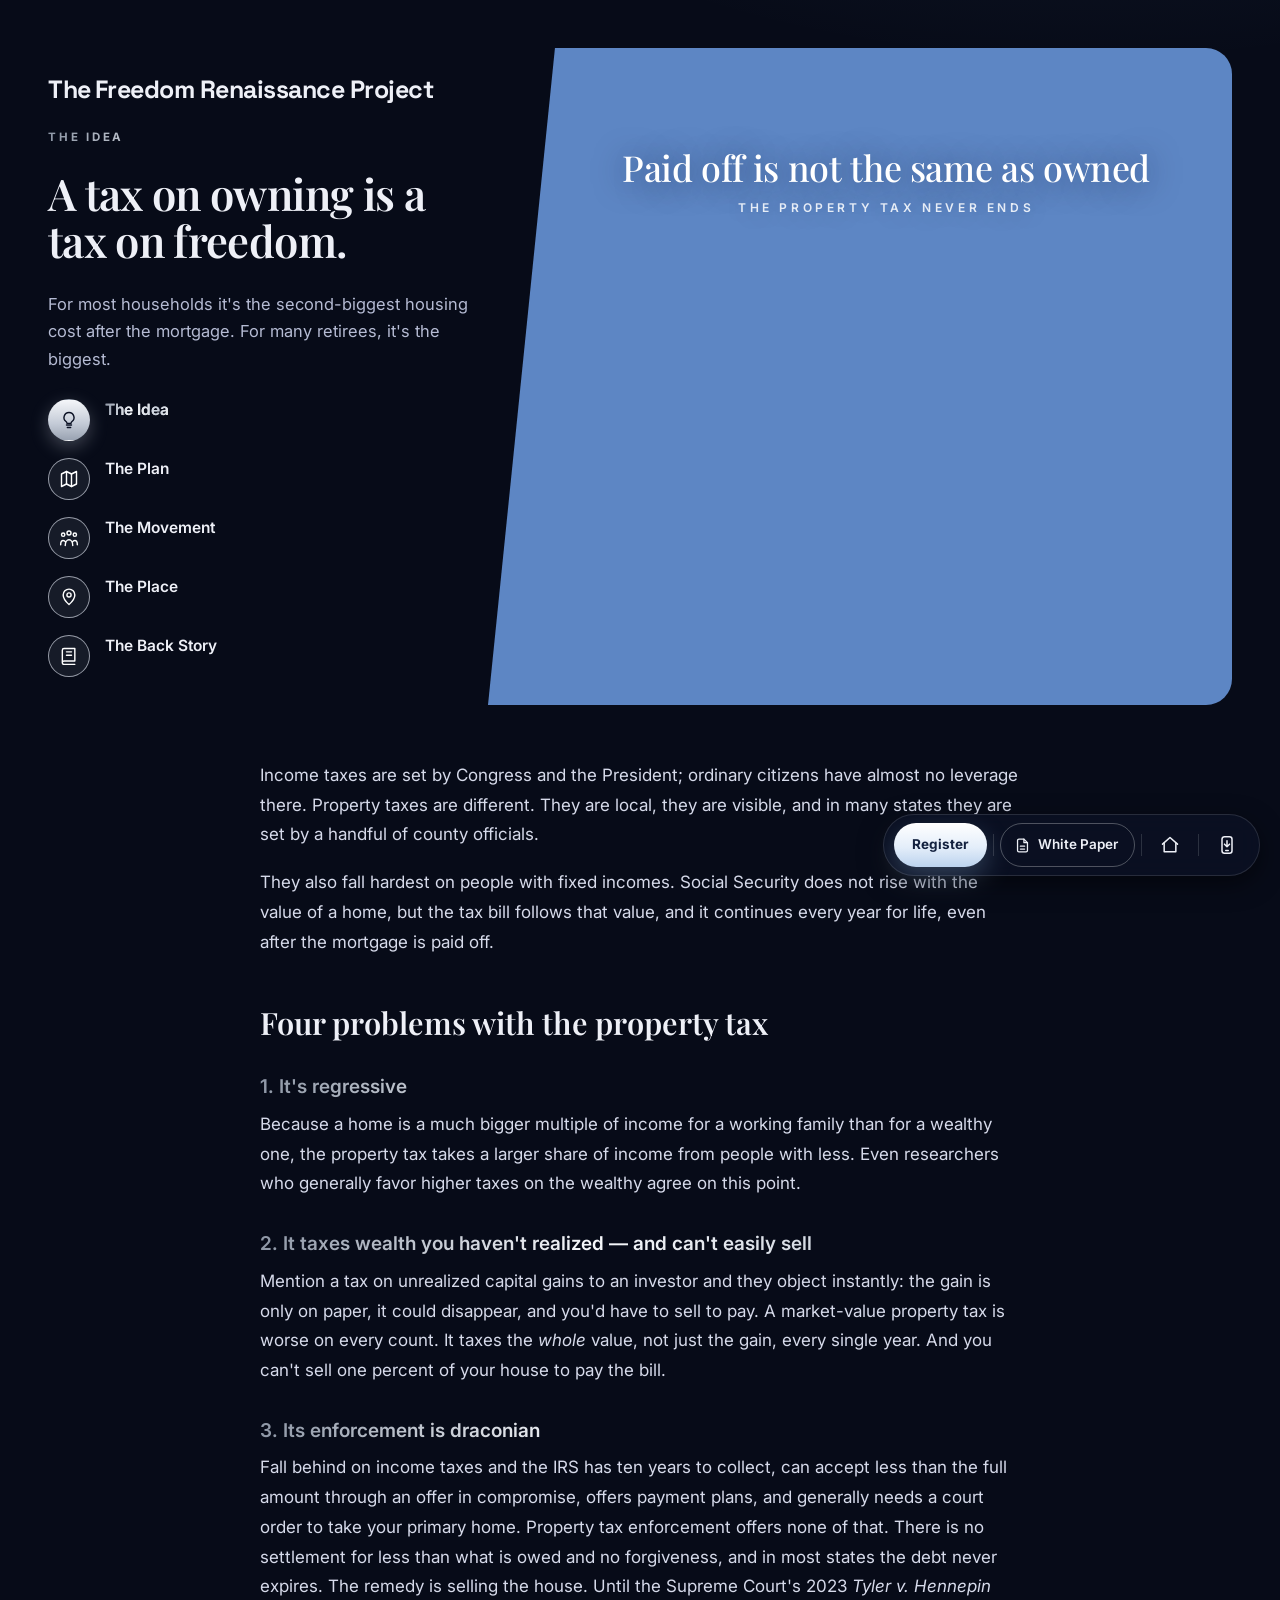
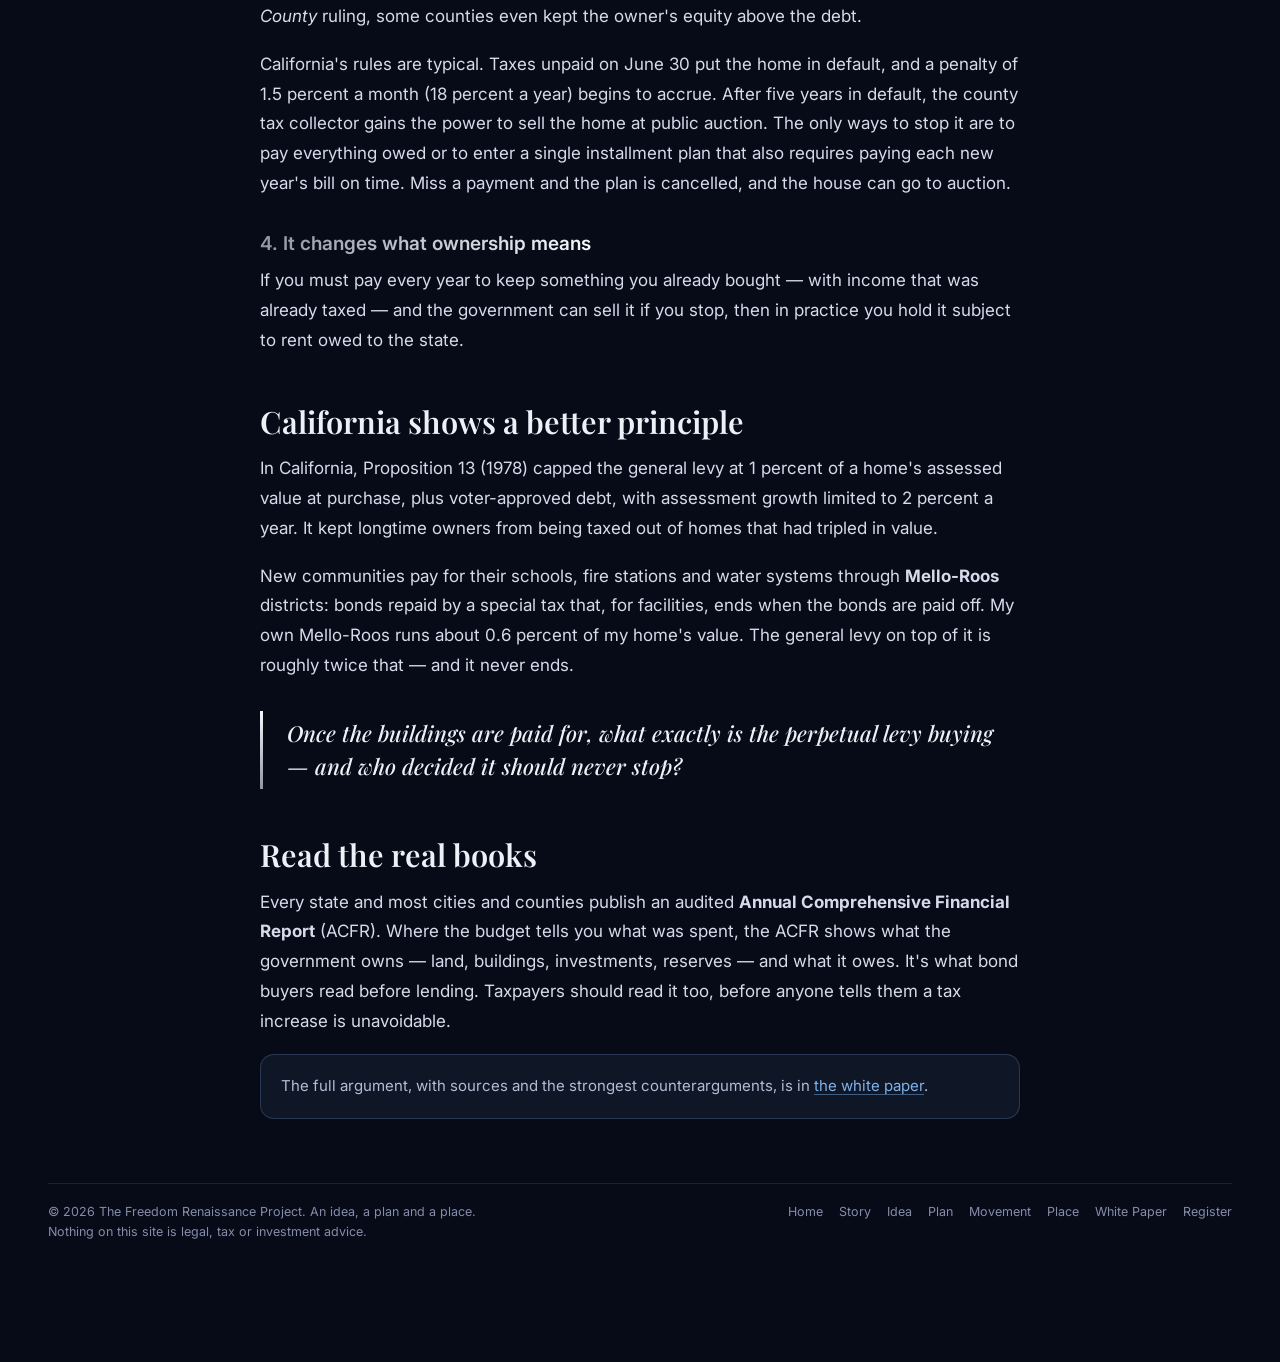
==== idea.html @ 31ca3a99 "Idea page: replace personal paragraph, detail draconian enforcement" ====
<!doctype html>
<html lang="en">
<head>
<meta charset="utf-8">
<meta name="viewport" content="width=device-width, initial-scale=1, viewport-fit=cover">
<title>The Idea | The Freedom Renaissance Project</title>
<meta name="description" content="Why the property tax is a regressive, recurring tax on unrealized and illiquid wealth, and why it deserves to be rethought.">
<link rel="canonical" href="https://www.thefreedomrenaissanceproject.com/idea.html">
<meta property="og:title" content="The Idea | The Freedom Renaissance Project">
<meta property="og:description" content="Why the property tax is a regressive, recurring tax on unrealized and illiquid wealth, and why it deserves to be rethought.">
<meta property="og:type" content="website">
<meta property="og:url" content="https://www.thefreedomrenaissanceproject.com/idea.html">
<meta name="theme-color" content="#070b18">
<link rel="icon" type="image/svg+xml" href="assets/favicon.svg">
<meta name="apple-mobile-web-app-title" content="100th">
<meta name="apple-mobile-web-app-capable" content="yes">
<meta name="mobile-web-app-capable" content="yes">
<meta name="apple-mobile-web-app-status-bar-style" content="black">
<link rel="apple-touch-icon" href="apple-touch-icon.png">
<link rel="manifest" href="site.webmanifest">
<link rel="preconnect" href="https://fonts.googleapis.com">
<link rel="preconnect" href="https://fonts.gstatic.com" crossorigin>
<link href="https://fonts.googleapis.com/css2?family=Inter:wght@400;500;600;700&family=Playfair+Display:ital,wght@0,500;0,600;0,700;1,500;1,600&display=swap" rel="stylesheet">
<link rel="stylesheet" href="site.css?v=1">

</head>
<body>
<div class="page">
<div class="page-hero">
  <div class="hero-copy">
    <a class="brand" href="index.html" aria-label="The Freedom Renaissance Project home">
  <span class="brand-mark"><img src="assets/mark.svg" alt=""></span>
  <span><p class="brand-title">The</p><p class="brand-name">Freedom <span class="grad">Renaissance</span> Project</p></span>
</a>
    <p class="eyebrow">The Idea</p>
    <h1 class="page-heading">A tax on owning <em class='grad'>is a tax on freedom.</em></h1>
    <p class="lede">For most households it's the second-biggest housing cost after the mortgage. For many retirees, it's the biggest.</p>
    <div class="features">
  <div class="feature">
    <a class="feature-icon" href="story.html" aria-label="The Back Story"><svg viewBox="0 0 24 24" aria-hidden="true"><path d="M4 19.5V5a2 2 0 0 1 2-2h13v15H6a2 2 0 0 0-2 2zm0 0A2 2 0 0 0 6 22h13"/><path d="M9 7h6M9 11h6"/></svg></a>
    <div><h3><a href="story.html">The Back Story</a></h3></div>
  </div>
  <div class="feature active">
    <a class="feature-icon" href="idea.html" aria-label="The Idea"><svg viewBox="0 0 24 24" aria-hidden="true"><path d="M9 18h6M10 21h4"/><path d="M12 3a6 6 0 0 0-3.6 10.8c.8.6 1.1 1.4 1.1 2.2h5c0-.8.3-1.6 1.1-2.2A6 6 0 0 0 12 3z"/></svg></a>
    <div><h3><a href="idea.html">The Idea</a></h3></div>
  </div>
  <div class="feature">
    <a class="feature-icon" href="plan.html" aria-label="The Plan"><svg viewBox="0 0 24 24" aria-hidden="true"><path d="M3 6l6-3 6 3 6-3v15l-6 3-6-3-6 3z"/><path d="M9 3v15M15 6v15"/></svg></a>
    <div><h3><a href="plan.html">The Plan</a></h3></div>
  </div>
  <div class="feature">
    <a class="feature-icon" href="movement.html" aria-label="The Movement"><svg viewBox="0 0 24 24" aria-hidden="true"><circle cx="5" cy="8" r="2"/><circle cx="12" cy="6" r="2.4"/><circle cx="19" cy="8" r="2"/><path d="M2 20c0-3 1.5-5 3-5s2.2.8 2.7 1.6M22 20c0-3-1.5-5-3-5s-2.2.8-2.7 1.6M7.5 21c0-4 2-7 4.5-7s4.5 3 4.5 7"/></svg></a>
    <div><h3><a href="movement.html">The Movement</a></h3></div>
  </div>
  <div class="feature">
    <a class="feature-icon" href="place.html" aria-label="The Place"><svg viewBox="0 0 24 24" aria-hidden="true"><path d="M12 21s-7-6.2-7-11.5A7 7 0 0 1 19 9.5C19 14.8 12 21 12 21z"/><circle cx="12" cy="9.5" r="2.5"/></svg></a>
    <div><h3><a href="place.html">The Place</a></h3></div>
  </div>
  <div class="feature">
    <a class="feature-icon" href="white-paper.html" aria-label="The White Paper"><svg viewBox="0 0 24 24" aria-hidden="true"><path d="M14 3H7a2 2 0 0 0-2 2v14a2 2 0 0 0 2 2h10a2 2 0 0 0 2-2V8z"/><path d="M14 3v5h5M9 13h6M9 17h6"/></svg></a>
    <div><h3><a href="white-paper.html">The White Paper</a></h3></div>
  </div>
</div>
  </div>
  <div class="hero-art"><img src="assets/frontier.svg" alt="Dawn breaking over open prairie and a small homestead"><div class="caption">Paid off is not the same as owned<small>The property tax never ends</small></div></div>
</div>
<article class="article">
<p>Income taxes are set by Congress and the President; ordinary citizens have almost no leverage there. Property taxes are different. They are local, they are visible, and in many states they are set by a handful of county officials.</p>
<p>They also fall hardest on people with fixed incomes. Social Security does not rise with the value of a home, but the tax bill follows that value, and it continues every year for life, even after the mortgage is paid off.</p>
<h2>Four problems with the property tax</h2>
<h3>1. It's regressive</h3>
<p>Because a home is a much bigger multiple of income for a working family than for a wealthy one, the property tax takes a larger share of income from people with less. Even researchers who generally favor higher taxes on the wealthy agree on this point.</p>
<h3>2. It taxes wealth you haven't realized — and can't easily sell</h3>
<p>Mention a tax on unrealized capital gains to an investor and they object instantly: the gain is only on paper, it could disappear, and you'd have to sell to pay. A market-value property tax is worse on every count. It taxes the <em>whole</em> value, not just the gain, every single year. And you can't sell one percent of your house to pay the bill.</p>
<h3>3. Its enforcement is draconian</h3>
<p>Fall behind on income taxes and the IRS has ten years to collect, can accept less than the full amount through an offer in compromise, offers payment plans, and generally needs a court order to take your primary home. Property tax enforcement offers none of that. There is no settlement for less than what is owed and no forgiveness, and in most states the debt never expires. The remedy is selling the house. Until the Supreme Court's 2023 <em>Tyler v. Hennepin County</em> ruling, some counties even kept the owner's equity above the debt.</p>
<p>California's rules are typical. Taxes unpaid on June 30 put the home in default, and a penalty of 1.5 percent a month (18 percent a year) begins to accrue. After five years in default, the county tax collector gains the power to sell the home at public auction. The only ways to stop it are to pay everything owed or to enter a single installment plan that also requires paying each new year's bill on time. Miss a payment and the plan is cancelled, and the house can go to auction.</p>
<h3>4. It changes what ownership means</h3>
<p>If you must pay every year to keep something you already bought — with income that was already taxed — and the government can sell it if you stop, then in practice you hold it subject to rent owed to the state.</p>
<h2>California shows a better principle</h2>
<p>In California, Proposition 13 (1978) capped the general levy at 1 percent of a home's assessed value at purchase, plus voter-approved debt, with assessment growth limited to 2 percent a year. It kept longtime owners from being taxed out of homes that had tripled in value.</p>
<p>New communities pay for their schools, fire stations and water systems through <strong>Mello-Roos</strong> districts: bonds repaid by a special tax that, for facilities, ends when the bonds are paid off. My own Mello-Roos runs about 0.6 percent of my home's value. The general levy on top of it is roughly twice that — and it never ends.</p>
<blockquote>Once the buildings are paid for, what exactly is the perpetual levy buying — and who decided it should never stop?</blockquote>
<h2>Read the real books</h2>
<p>Every state and most cities and counties publish an audited <strong>Annual Comprehensive Financial Report</strong> (ACFR). Where the budget tells you what was spent, the ACFR shows what the government owns — land, buildings, investments, reserves — and what it owes. It's what bond buyers read before lending. Taxpayers should read it too, before anyone tells them a tax increase is unavoidable.</p>
<p class="note">The full argument, with sources and the strongest counterarguments, is in <a href="white-paper.html">the white paper</a>.</p>
</article>
<footer class="page-footer">
  <div>&copy; 2026 The Freedom Renaissance Project. An idea, a plan and a place.<br>Nothing on this site is legal, tax or investment advice.</div>
  <nav aria-label="Site">
    <a href="index.html">Home</a><a href="story.html">Story</a><a href="idea.html">Idea</a><a href="plan.html">Plan</a><a href="movement.html">Movement</a><a href="place.html">Place</a><a href="white-paper.html">White Paper</a><a href="join.html">Register</a>
  </nav>
</footer>
</div>
<nav class="footer-bar" aria-label="Quick actions">
  <a class="footer-btn footer-cta" href="join.html">Register</a>
  <div class="fb-divider"></div>
  <a class="footer-btn footer-wp" href="white-paper.html" aria-label="Read the white paper"><svg viewBox="0 0 24 24" aria-hidden="true"><path d="M14 3H7a2 2 0 0 0-2 2v14a2 2 0 0 0 2 2h10a2 2 0 0 0 2-2V8z"/><path d="M14 3v5h5M9 13h6M9 17h6"/></svg><span>White Paper</span></a>
  <div class="fb-divider"></div>
  <a class="footer-btn" href="index.html" aria-label="Home"><svg viewBox="0 0 24 24"><path d="M3 11l9-8 9 8"/><path d="M5 10v10h14V10"/></svg></a>
</nav>
<script src="site.js?v=1"></script>
</body>
</html>
---- site.css ----
@import url('https://fonts.googleapis.com/css2?family=Space+Grotesk:wght@500;600;700&display=swap');
/* The Freedom Renaissance Project — layout modeled on SlamDunk Technologies,
   mood borrowed from the open-sky "frontier" feel of Eureka! It's Bitcoin. */
:root {
  --night-950: #070b18;
  --night-900: #0b1124;
  --night-800: #121a33;
  --night-700: #1c2647;
  --ink: #eef0f7;
  --ink-dim: #b5bbd3;
  --ink-faint: #858caa;
  --gold: #f3c46e;
  --amber: #e9a35a;
  --sky: #7fb2ea;
  --white: #ffffff;
  --gradient: linear-gradient(90deg, var(--gold), var(--sky));
  --serif: 'Playfair Display', Georgia, 'Times New Roman', serif;
  --sans: Inter, ui-sans-serif, system-ui, -apple-system, sans-serif;
}

* { box-sizing: border-box; }
html, body { margin: 0; min-height: 100%; overscroll-behavior-x: none; }
html { background: var(--night-950); scroll-behavior: smooth; }
body {
  overflow-x: hidden;
  background:
    radial-gradient(1200px 600px at 85% -10%, rgba(127,178,234,.10), transparent 60%),
    radial-gradient(900px 500px at -10% 110%, rgba(243,196,110,.07), transparent 60%),
    var(--night-950);
  color: var(--ink);
  font-family: var(--sans);
  -webkit-font-smoothing: antialiased;
}
a { color: inherit; text-decoration: none; }
h1, h2, h3, h4 { font-family: var(--serif); font-weight: 600; }
.grad { background: var(--gradient); -webkit-background-clip: text; background-clip: text; color: transparent; }

/* ---------- frame ---------- */
.page { max-width: 1400px; margin: 0 auto; padding: 36px 48px 120px; }
.brand { display: flex; align-items: center; gap: 16px; }
.brand-mark { width: 56px; height: 56px; flex-shrink: 0; border-radius: 17px; box-shadow: 0 8px 24px rgba(0,0,0,.35); }
.brand-mark img { width: 100%; height: 100%; display: block; }
.brand-title { margin: 0; font: 600 13px/1 var(--sans); letter-spacing: .28em; text-transform: uppercase; color: var(--ink-dim); }
.brand-name { margin: 6px 0 0; font: 700 25px/1.05 var(--serif); letter-spacing: -.005em; white-space: nowrap; }
.brand-name .grad { font-style: italic; }
.page-nav { display: flex; align-items: center; justify-content: space-between; gap: 20px; margin-bottom: 8px; }
.back-link { color: var(--ink-dim); font-size: 13px; font-weight: 600; letter-spacing: .04em; }
.back-link:hover { color: var(--white); }

/* ---------- hero (two columns, diagonal photo frame like SlamDunk) ---------- */
.hero { display: grid; grid-template-columns: minmax(330px, 440px) 1fr; align-items: stretch; min-height: 740px; }
.hero-copy { display: flex; flex-direction: column; gap: 26px; justify-content: center; padding: 28px 16px 28px 0; position: relative; z-index: 2; }
.eyebrow { margin: 0; color: var(--gold); font-size: 11.5px; font-weight: 700; letter-spacing: .24em; text-transform: uppercase; }
.headline { margin: 0; font-size: clamp(40px, 3.9vw, 58px); line-height: 1.08; letter-spacing: -.015em; text-wrap: balance; }
.headline em { font-style: italic; }
.lede { max-width: 44ch; margin: 0; color: var(--ink-dim); font-size: 16.5px; line-height: 1.65; }
.lede strong { color: var(--ink); font-weight: 600; }

.hero-art { position: relative; min-height: 740px; overflow: hidden; clip-path: polygon(9% 0%, 100% 0%, 100% 100%, 0% 100%); background: #1b2a52; border-radius: 0 26px 26px 0; }
.hero-art img { position: absolute; inset: 0; width: 100%; height: 100%; object-fit: cover; object-position: 50% 70%; animation: drift 40s ease-in-out infinite alternate; transform-origin: 60% 70%; }
.hero-art .caption { position: absolute; left: 13%; right: 6%; top: 15%; font: 500 clamp(26px, 2.8vw, 44px)/1.15 var(--serif); color: #fff; text-shadow: 0 2px 30px rgba(10,20,50,.55); text-align: center; letter-spacing: -.01em; }
.hero-art .caption small { display: block; margin-top: 14px; font: 600 12px/1 var(--sans); letter-spacing: .3em; text-transform: uppercase; opacity: .85; }
@keyframes drift { from { transform: scale(1.02) translateX(0); } to { transform: scale(1.09) translateX(-1.5%); } }
@media (prefers-reduced-motion: reduce) { .hero-art img { animation: none; } }

/* ---------- feature list (icon bullets) ---------- */
.features { display: flex; flex-direction: column; gap: 17px; }
.feature { display: flex; gap: 15px; align-items: flex-start; }
.feature-icon { width: 42px; height: 42px; border-radius: 50%; border: 1.5px solid rgba(243,196,110,.55); display: flex; align-items: center; justify-content: center; flex-shrink: 0; background: rgba(243,196,110,.07); transition: transform .15s, background .15s; }
.feature-icon svg { width: 20px; height: 20px; stroke: #fff; fill: none; stroke-width: 1.7; stroke-linecap: round; stroke-linejoin: round; }
.feature:hover .feature-icon { transform: translateY(-1px); background: rgba(243,196,110,.16); }
.feature h3 { margin: 1px 0 2px; font: 600 15.5px/1.3 var(--sans); color: var(--ink); }
.feature p { margin: 0; font-size: 13.5px; line-height: 1.5; color: var(--ink-faint); }
.feature.active .feature-icon { background: var(--gradient); border-color: transparent; box-shadow: 0 6px 18px rgba(243,196,110,.3); }
.feature.active .feature-icon svg { stroke: #0b1124; }
.feature.active h3 { background: var(--gradient); -webkit-background-clip: text; background-clip: text; color: transparent; }
.feature h3 a:hover { color: var(--white); }

.cta-row { display: flex; flex-wrap: wrap; align-items: center; gap: 14px 18px; padding-top: 20px; border-top: 1px solid rgba(255,255,255,.09); }
.btn { display: inline-flex; align-items: center; justify-content: center; gap: 10px; min-height: 46px; padding: 12px 24px; border-radius: 999px; font: 600 14.5px/1 var(--sans); cursor: pointer; border: 0; transition: transform .15s, box-shadow .15s, background .15s; }
.btn-primary { background: var(--gradient); color: #0b1124; box-shadow: 0 10px 28px rgba(243,196,110,.25); }
.btn-primary:hover { transform: translateY(-1px); box-shadow: 0 14px 34px rgba(243,196,110,.35); }
.btn-ghost { color: var(--ink); border: 1px solid rgba(255,255,255,.22); background: rgba(255,255,255,.03); }
.btn-ghost:hover { background: rgba(255,255,255,.08); }
.motto { font: italic 600 clamp(19px, 2vw, 24px)/1.3 var(--serif); }

/* ---------- inner pages ---------- */
.page-hero { display: grid; grid-template-columns: minmax(320px, 440px) 1fr; gap: 0; min-height: 540px; margin-top: 12px; }
.page-hero .hero-art { min-height: 540px; }
.page-heading { margin: 0; font-size: clamp(36px, 3.4vw, 50px); line-height: 1.1; letter-spacing: -.015em; }

.article { max-width: 760px; margin: 56px auto 0; }
.article h2 { margin: 48px 0 14px; font-size: clamp(26px, 2.4vw, 34px); line-height: 1.2; }
.article h3 { margin: 32px 0 10px; font: 600 19px/1.35 var(--sans); color: var(--gold); }
.article p, .article li { color: #d6daea; font-size: 17px; line-height: 1.75; }
.article p { margin: 0 0 18px; }
.article ul, .article ol { padding-left: 1.3em; margin: 0 0 20px; }
.article li { margin-bottom: 8px; }
.article a { color: var(--sky); text-decoration: underline; text-decoration-color: rgba(127,178,234,.45); text-underline-offset: 3px; }
.article a:hover { color: #fff; }
.article blockquote { margin: 30px 0; padding: 6px 0 6px 24px; border-left: 3px solid var(--gold); font: italic 500 22px/1.5 var(--serif); color: var(--ink); }
.article .note { padding: 18px 20px; border-radius: 14px; background: rgba(127,178,234,.07); border: 1px solid rgba(127,178,234,.22); font-size: 15px; color: var(--ink-dim); }
.article table { width: 100%; border-collapse: collapse; margin: 10px 0 26px; font-size: 14.5px; }
.article th, .article td { padding: 11px 12px; text-align: left; vertical-align: top; border-bottom: 1px solid rgba(255,255,255,.09); color: #d6daea; line-height: 1.5; }
.article th { font-weight: 600; color: var(--ink); border-bottom-color: rgba(243,196,110,.45); }
.table-wrap { overflow-x: auto; }

.article .paper-meta, .paper-meta { display: flex; flex-wrap: wrap; gap: 10px 22px; margin: 0 0 30px; color: var(--ink-faint); font-size: 13.5px; line-height: 1.5; }
.toc { margin: 26px 0 36px; padding: 22px 26px; border-radius: 16px; background: rgba(255,255,255,.03); border: 1px solid rgba(255,255,255,.08); }
.toc h4 { margin: 0 0 10px; font: 700 11px/1 var(--sans); letter-spacing: .22em; text-transform: uppercase; color: var(--gold); }
.toc ol { margin: 0; columns: 2; column-gap: 30px; }
.toc li { font-size: 15px; margin-bottom: 6px; }
.toc a { color: var(--ink-dim); text-decoration: none; }
.toc a:hover { color: #fff; }
.refs li { font-size: 14.5px; line-height: 1.6; word-break: break-word; }

/* hint cards */
.hints { display: grid; grid-template-columns: repeat(auto-fit, minmax(220px, 1fr)); gap: 14px; margin: 26px 0 32px; }
.hint { padding: 20px 20px 18px; border-radius: 16px; background: linear-gradient(180deg, rgba(243,196,110,.08), rgba(127,178,234,.04)); border: 1px solid rgba(243,196,110,.2); }
.hint b { display: block; margin-bottom: 6px; font: 700 11px/1 var(--sans); letter-spacing: .22em; text-transform: uppercase; color: var(--gold); }
.hint span { font: 500 18px/1.35 var(--serif); color: var(--ink); }

/* steps */
.steps { display: grid; grid-template-columns: repeat(auto-fit, minmax(210px, 1fr)); gap: 14px; margin: 24px 0; counter-reset: s; }
.step { position: relative; padding: 22px 20px; border-radius: 16px; background: rgba(255,255,255,.03); border: 1px solid rgba(255,255,255,.08); }
.step::before { counter-increment: s; content: counter(s); display: flex; align-items: center; justify-content: center; width: 34px; height: 34px; margin-bottom: 12px; border-radius: 50%; background: var(--gradient); color: #0b1124; font: 700 15px/1 var(--sans); }
.step h4 { margin: 0 0 6px; font-size: 19px; }
.step p { margin: 0; font-size: 14.5px; line-height: 1.55; color: var(--ink-dim); }

/* ---------- registration form ---------- */
.form-card { max-width: 760px; margin: 48px auto 0; padding: 34px; border-radius: 22px; background: linear-gradient(180deg, rgba(255,255,255,.05), rgba(255,255,255,.02)); border: 1px solid rgba(255,255,255,.1); box-shadow: 0 30px 60px rgba(0,0,0,.3); }
.form-card h2 { margin: 0 0 6px; font-size: 30px; }
.form-card > p { margin: 0 0 24px; color: var(--ink-dim); line-height: 1.6; }
.form-grid { display: grid; grid-template-columns: 1fr 1fr; gap: 16px; }
.field { display: flex; flex-direction: column; gap: 7px; }
.field.full { grid-column: 1 / -1; }
.field label, .field legend { font-size: 13px; font-weight: 600; color: var(--ink-dim); letter-spacing: .02em; }
.field input, .field select, .field textarea { width: 100%; padding: 13px 14px; border-radius: 12px; border: 1px solid rgba(255,255,255,.14); background: rgba(7,11,24,.6); color: var(--ink); font: 15px/1.4 var(--sans); outline: none; transition: border-color .15s, box-shadow .15s; }
.field textarea { min-height: 120px; resize: vertical; }
.field input:focus, .field select:focus, .field textarea:focus { border-color: var(--gold); box-shadow: 0 0 0 3px rgba(243,196,110,.18); }
.field select option { background: var(--night-900); }
fieldset.field { border: 0; padding: 0; margin: 0; }
fieldset.field legend { margin-bottom: 10px; }
.updates { grid-column: 1 / -1; }
.checks { display: grid; grid-template-columns: 1fr 1fr; gap: 8px 16px; }
.check { font-weight: 400 !important; letter-spacing: 0 !important; display: flex; align-items: flex-start; gap: 10px; font-size: 14.5px; color: #d6daea; line-height: 1.4; cursor: pointer; }
.check input { width: 18px; height: 18px; margin-top: 1px; accent-color: var(--gold); flex-shrink: 0; }
.form-foot { display: flex; flex-wrap: wrap; align-items: center; justify-content: space-between; gap: 14px; margin-top: 22px; }
.form-foot small { color: var(--ink-faint); font-size: 12.5px; max-width: 46ch; line-height: 1.5; }
.form-status { margin-top: 18px; padding: 16px 18px; border-radius: 14px; display: none; font-size: 15px; line-height: 1.5; }
.form-status.ok { display: block; background: rgba(120,200,150,.1); border: 1px solid rgba(120,200,150,.35); color: #d8f3e2; }
.form-status.err { display: block; background: rgba(240,120,110,.1); border: 1px solid rgba(240,120,110,.35); color: #fbd9d5; }
.hp { position: absolute; left: -9999px; }

/* ---------- footer ---------- */
.page-footer { display: flex; justify-content: space-between; flex-wrap: wrap; gap: 16px; margin-top: 64px; padding-top: 18px; border-top: 1px solid rgba(255,255,255,.09); color: var(--ink-faint); font-size: 12.5px; line-height: 1.6; }
.page-footer nav { display: flex; flex-wrap: wrap; gap: 6px 16px; }
.page-footer a:hover { color: #fff; }

/* floating pill bar (same pattern as SlamDunk) */
.footer-bar { position: fixed; right: 20px; bottom: calc(24px + env(safe-area-inset-bottom)); display: flex; align-items: center; gap: 6px; padding: 8px 10px; background: rgba(11,17,36,.86); border: 1px solid rgba(255,255,255,.12); border-radius: 999px; box-shadow: 0 8px 24px rgba(0,0,0,.5); backdrop-filter: blur(12px); -webkit-backdrop-filter: blur(12px); z-index: 50; }
.footer-btn { display: flex; align-items: center; justify-content: center; width: 44px; height: 44px; border-radius: 999px; color: var(--ink); transition: background .15s; }
.footer-btn:hover { background: rgba(255,255,255,.08); }
.footer-btn svg { width: 20px; height: 20px; stroke: currentColor; fill: none; stroke-width: 1.8; stroke-linecap: round; stroke-linejoin: round; }
.footer-cta { width: auto; padding: 0 18px; background: var(--gradient); color: #0b1124; font: 700 13.5px/1 var(--sans); }
.footer-cta:hover { background: var(--gradient); filter: brightness(1.06); }
.footer-wp { width: auto; padding: 0 16px 0 13px; gap: 7px; border: 1px solid rgba(255,255,255,.28); font: 600 13.5px/1 var(--sans); white-space: nowrap; }
.footer-wp svg { width: 17px; height: 17px; }
.fb-divider { width: 1px; height: 22px; background: rgba(255,255,255,.14); }

/* ---------- responsive ---------- */
@media (max-width: 980px) {
  .page { padding: 22px 18px 120px; }
  .brand-mark { width: 46px; height: 46px; border-radius: 14px; }
  .brand-name { font-size: 20px; }
  .brand-title { font-size: 10.5px; letter-spacing: .22em; }
  .hero, .page-hero { grid-template-columns: 1fr; min-height: 0; }
  .hero-copy { padding: 20px 0 26px; gap: 22px; }
  .hero-art, .page-hero .hero-art { order: -1; min-height: 380px; clip-path: none; border-radius: 22px; margin-top: 16px; }
  .article { margin-top: 36px; }
  .toc ol { columns: 1; }
}
@media (max-width: 560px) {
  .brand-name { white-space: normal; }
  .hero-art, .page-hero .hero-art { min-height: 300px; }
  .form-card { padding: 22px 18px; }
  .form-grid, .checks { grid-template-columns: 1fr; }
  .article p, .article li { font-size: 16px; }
  .footer-bar { right: auto; left: 50%; transform: translateX(-50%); }
}

/* v2: sky photo, no logo, no gradient text, no italics */
.brand-mark{display:none}
.grad,.brand-name .grad,.headline .grad,.page-heading .grad,.feature.active h3{background:none!important;-webkit-background-clip:border-box!important;background-clip:border-box!important;color:inherit!important;-webkit-text-fill-color:currentColor}
.headline em,.page-heading em,.brand-name .grad{font-style:normal}
.feature.active h3{color:var(--gold)!important}
.hero-art{background:#5d86c4 url("https://images.unsplash.com/photo-1513002749550-c59d786b8e6c?auto=format&fit=crop&w=1800&q=80") center/cover no-repeat}
.hero-art img{display:none}

/* v3: one-line name, no White Paper bullet, cloud-colored buttons */
.brand > span:last-child{display:flex;flex-wrap:nowrap;align-items:baseline;gap:.28em}
.brand-title,.brand-name{margin:0!important;font:700 25px/1.1 var(--serif)!important;letter-spacing:-.005em!important;text-transform:none!important;color:var(--ink)!important;white-space:nowrap}
.features .feature:has(a[href="white-paper.html"]){display:none}
:root{--cloud:linear-gradient(180deg,#ffffff 0%,#e4eefa 55%,#bcd3ee 100%)}
.btn-primary,.footer-cta,.footer-cta:hover{background:var(--cloud)!important;color:#14223f!important;box-shadow:0 10px 26px rgba(150,185,230,.28)!important}
.btn-ghost{background:rgba(228,238,250,.12);border-color:rgba(228,238,250,.55);color:#f2f7ff}
.btn-ghost:hover{background:rgba(228,238,250,.22)}
.step::before{background:var(--cloud);color:#14223f}
@media (max-width:980px){.brand-title,.brand-name{font-size:clamp(16px,4.9vw,20px)!important}}

/* v4: Back Story is the last bullet */
.features .feature:has(a[href="story.html"]){order:9}

/* v5: modern font for the site name (Space Grotesk, same as SlamDunk) */
.brand-title,.brand-name{font-family:'Space Grotesk',Inter,ui-sans-serif,system-ui,sans-serif!important;font-weight:700!important;letter-spacing:-.02em!important}

/* v6: Save to Home Screen */
.footer-bar button.footer-btn{border:0;background:transparent;cursor:pointer;padding:0}
.a2hs-cta svg{width:18px;height:18px;stroke:currentColor;fill:none;stroke-width:1.8;stroke-linecap:round;stroke-linejoin:round}
.a2hs-modal{position:fixed;inset:0;z-index:100;display:none;align-items:flex-end;justify-content:center;padding:20px;background:rgba(3,6,14,.62);backdrop-filter:blur(6px);-webkit-backdrop-filter:blur(6px)}
.a2hs-modal.open{display:flex}
@media (min-width:600px){.a2hs-modal{align-items:center}}
.a2hs-card{position:relative;width:min(420px,100%);padding:28px 24px 22px;border-radius:22px;background:#0d1428;border:1px solid rgba(228,238,250,.18);box-shadow:0 30px 70px rgba(0,0,0,.55);text-align:center;color:var(--ink)}
.a2hs-card img{border-radius:20px;box-shadow:0 8px 24px rgba(0,0,0,.5)}
.a2hs-card h3{margin:14px 0 4px;font:700 22px/1.2 'Space Grotesk',Inter,sans-serif}
.a2hs-card p{margin:0 0 14px;color:var(--ink-dim);font-size:15px}
.a2hs-card ol{margin:0;padding:0 0 0 1.3em;text-align:left;color:#d6daea;font-size:15.5px;line-height:1.6}
.a2hs-card li{margin-bottom:8px}
.a2hs-close{position:absolute;top:10px;right:12px;width:40px;height:40px;border:0;border-radius:50%;background:transparent;color:var(--ink-dim);font-size:26px;line-height:1;cursor:pointer}
.a2hs-close:hover{background:rgba(255,255,255,.08);color:#fff}

/* v7: silver icon circles */
.feature-icon{border-color:rgba(205,211,222,.7)!important;background:rgba(205,211,222,.08)!important}
.feature:hover .feature-icon{background:rgba(205,211,222,.18)!important}
.feature.active .feature-icon{background:linear-gradient(180deg,#f4f6f9,#c3cad6 60%,#9aa3b2)!important;border-color:transparent!important;box-shadow:0 6px 18px rgba(195,202,214,.3)!important}

/* v8: shiny silver instead of gold */
:root{--gold:#d9dee6;--amber:#b8c0cc;--silver:linear-gradient(100deg,#8d96a5 0%,#f7f9fc 22%,#c6cdd8 42%,#ffffff 55%,#a4adbb 75%,#eef1f6 100%)}
.eyebrow,.feature.active h3,.feature.active h3 a,.article h3,.hint b,.toc h4{background:var(--silver)!important;background-size:200% 100%!important;-webkit-background-clip:text!important;background-clip:text!important;color:transparent!important;-webkit-text-fill-color:transparent!important;animation:shine 6s ease-in-out infinite alternate}
@keyframes shine{from{background-position:0% 0}to{background-position:100% 0}}
@media (prefers-reduced-motion: reduce){.eyebrow,.feature.active h3,.article h3,.hint b,.toc h4{animation:none}}
.article blockquote{border-left-color:#cfd5df!important;border-image:linear-gradient(180deg,#f7f9fc,#8d96a5) 1}
.hint{background:linear-gradient(180deg,rgba(214,220,230,.09),rgba(214,220,230,.03))!important;border-color:rgba(214,220,230,.28)!important}
.field input:focus,.field select:focus,.field textarea:focus{border-color:#d9dee6!important;box-shadow:0 0 0 3px rgba(217,222,230,.2)!important}
.check input{accent-color:#c6cdd8}
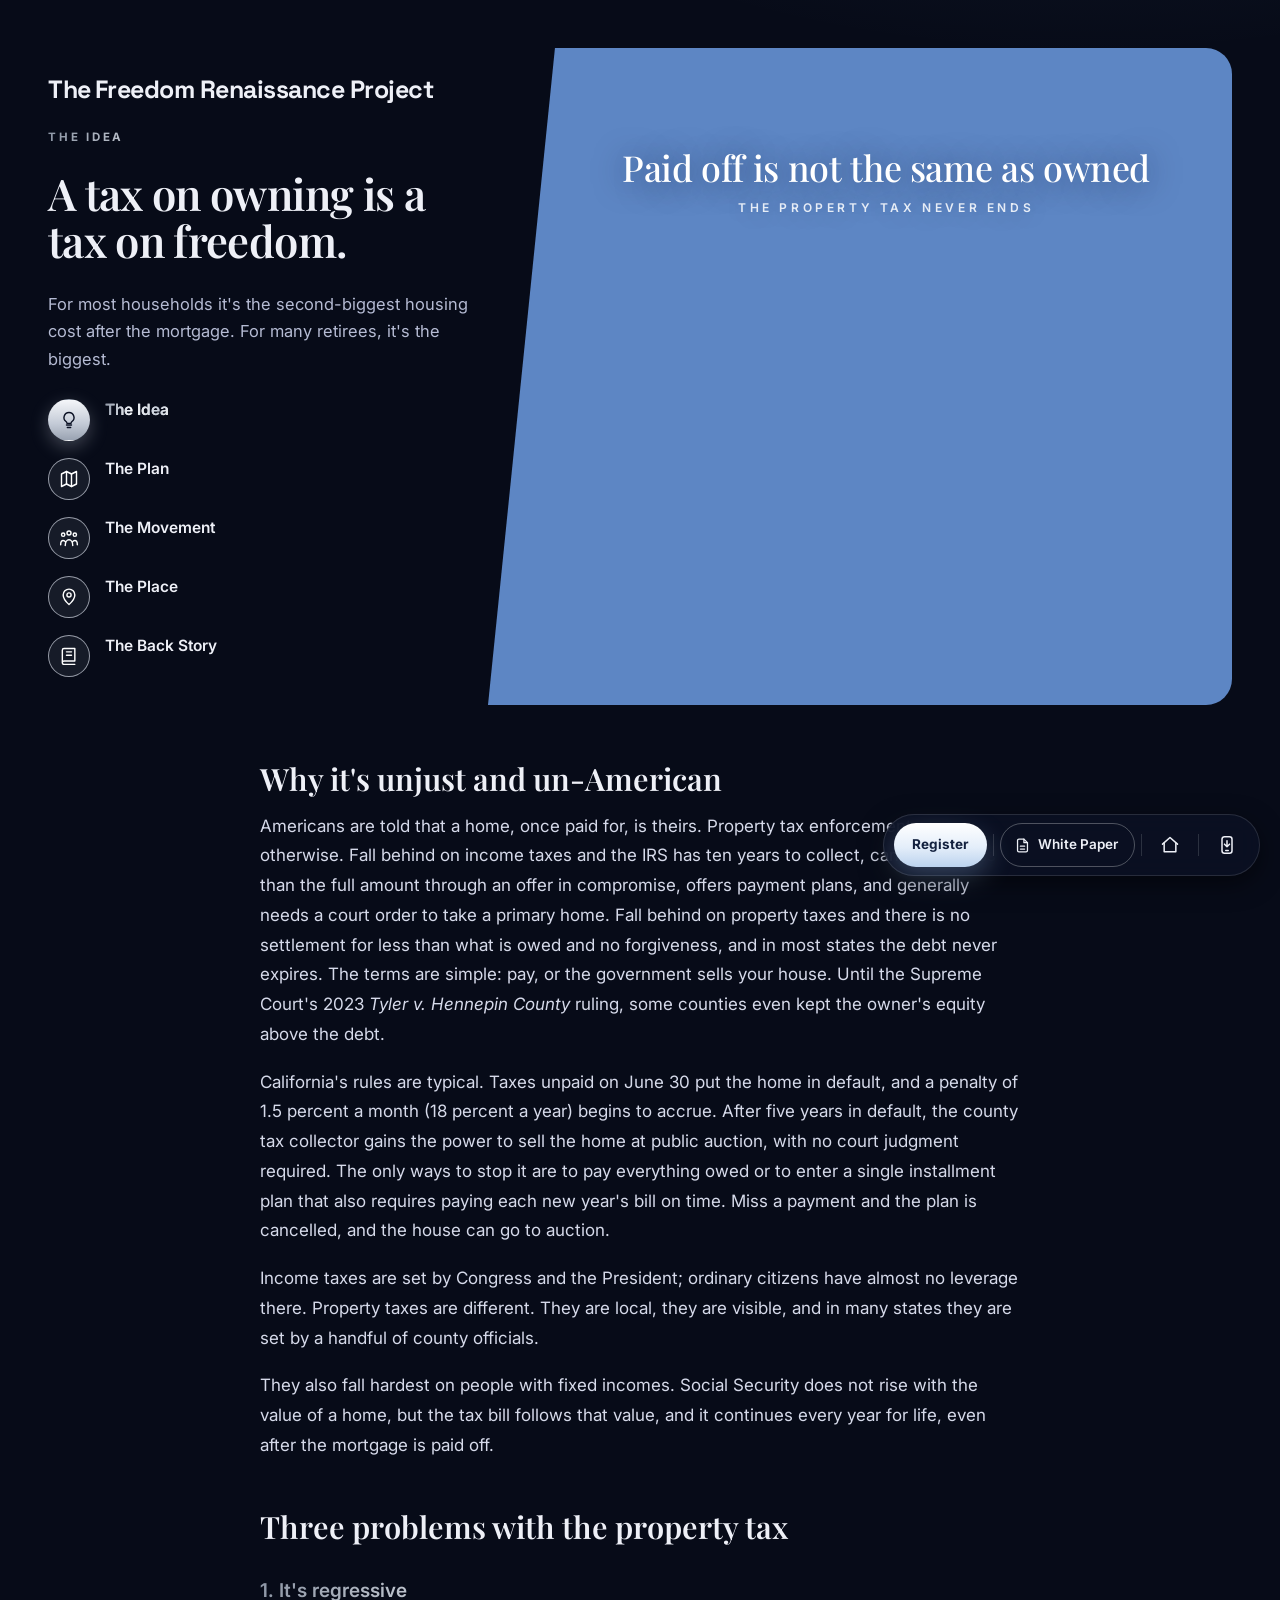
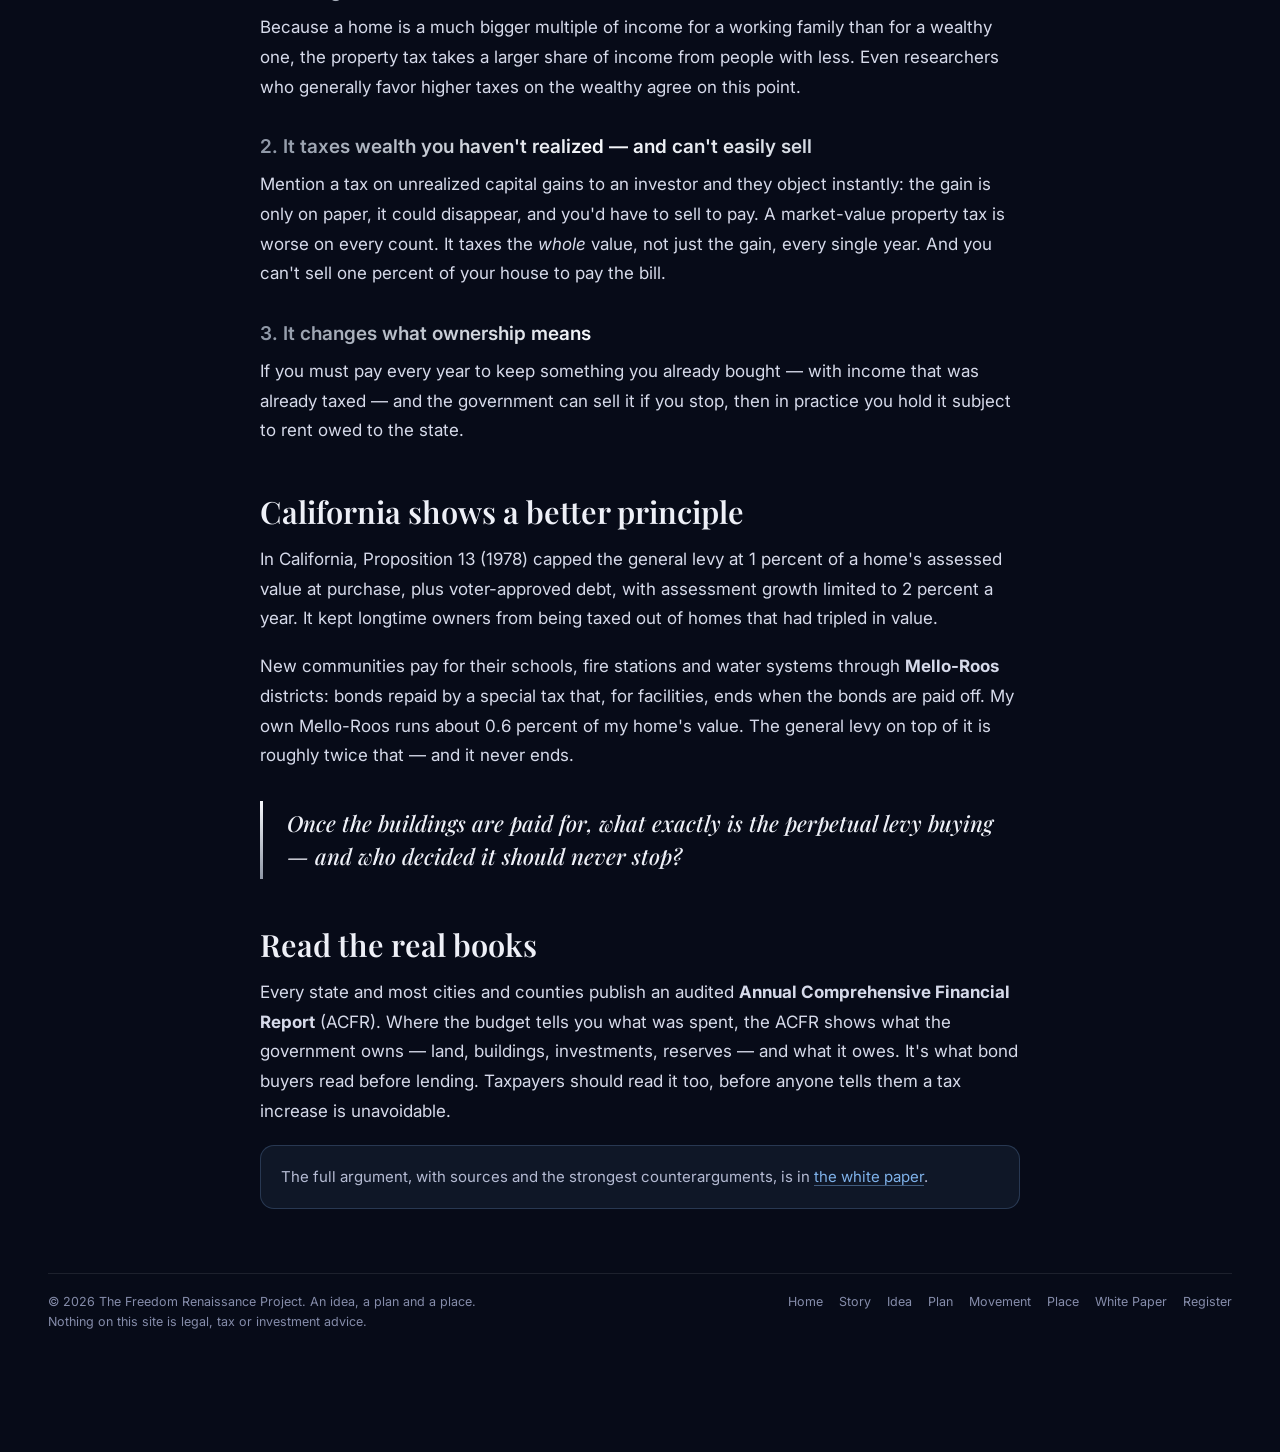
==== commit 1161f463: "Idea page: open with why it's unjust and un-American" ====
--- a/idea.html
+++ b/idea.html
@@ -65,17 +65,17 @@
   <div class="hero-art"><img src="assets/frontier.svg" alt="Dawn breaking over open prairie and a small homestead"><div class="caption">Paid off is not the same as owned<small>The property tax never ends</small></div></div>
 </div>
 <article class="article">
+<h2>Why it's unjust and un-American</h2>
+<p>Americans are told that a home, once paid for, is theirs. Property tax enforcement says otherwise. Fall behind on income taxes and the IRS has ten years to collect, can accept less than the full amount through an offer in compromise, offers payment plans, and generally needs a court order to take a primary home. Fall behind on property taxes and there is no settlement for less than what is owed and no forgiveness, and in most states the debt never expires. The terms are simple: pay, or the government sells your house. Until the Supreme Court's 2023 <em>Tyler v. Hennepin County</em> ruling, some counties even kept the owner's equity above the debt.</p>
+<p>California's rules are typical. Taxes unpaid on June 30 put the home in default, and a penalty of 1.5 percent a month (18 percent a year) begins to accrue. After five years in default, the county tax collector gains the power to sell the home at public auction, with no court judgment required. The only ways to stop it are to pay everything owed or to enter a single installment plan that also requires paying each new year's bill on time. Miss a payment and the plan is cancelled, and the house can go to auction.</p>
 <p>Income taxes are set by Congress and the President; ordinary citizens have almost no leverage there. Property taxes are different. They are local, they are visible, and in many states they are set by a handful of county officials.</p>
 <p>They also fall hardest on people with fixed incomes. Social Security does not rise with the value of a home, but the tax bill follows that value, and it continues every year for life, even after the mortgage is paid off.</p>
-<h2>Four problems with the property tax</h2>
+<h2>Three problems with the property tax</h2>
 <h3>1. It's regressive</h3>
 <p>Because a home is a much bigger multiple of income for a working family than for a wealthy one, the property tax takes a larger share of income from people with less. Even researchers who generally favor higher taxes on the wealthy agree on this point.</p>
 <h3>2. It taxes wealth you haven't realized — and can't easily sell</h3>
 <p>Mention a tax on unrealized capital gains to an investor and they object instantly: the gain is only on paper, it could disappear, and you'd have to sell to pay. A market-value property tax is worse on every count. It taxes the <em>whole</em> value, not just the gain, every single year. And you can't sell one percent of your house to pay the bill.</p>
-<h3>3. Its enforcement is draconian</h3>
-<p>Fall behind on income taxes and the IRS has ten years to collect, can accept less than the full amount through an offer in compromise, offers payment plans, and generally needs a court order to take your primary home. Property tax enforcement offers none of that. There is no settlement for less than what is owed and no forgiveness, and in most states the debt never expires. The remedy is selling the house. Until the Supreme Court's 2023 <em>Tyler v. Hennepin County</em> ruling, some counties even kept the owner's equity above the debt.</p>
-<p>California's rules are typical. Taxes unpaid on June 30 put the home in default, and a penalty of 1.5 percent a month (18 percent a year) begins to accrue. After five years in default, the county tax collector gains the power to sell the home at public auction. The only ways to stop it are to pay everything owed or to enter a single installment plan that also requires paying each new year's bill on time. Miss a payment and the plan is cancelled, and the house can go to auction.</p>
-<h3>4. It changes what ownership means</h3>
+<h3>3. It changes what ownership means</h3>
 <p>If you must pay every year to keep something you already bought — with income that was already taxed — and the government can sell it if you stop, then in practice you hold it subject to rent owed to the state.</p>
 <h2>California shows a better principle</h2>
 <p>In California, Proposition 13 (1978) capped the general levy at 1 percent of a home's assessed value at purchase, plus voter-approved debt, with assessment growth limited to 2 percent a year. It kept longtime owners from being taxed out of homes that had tripled in value.</p>
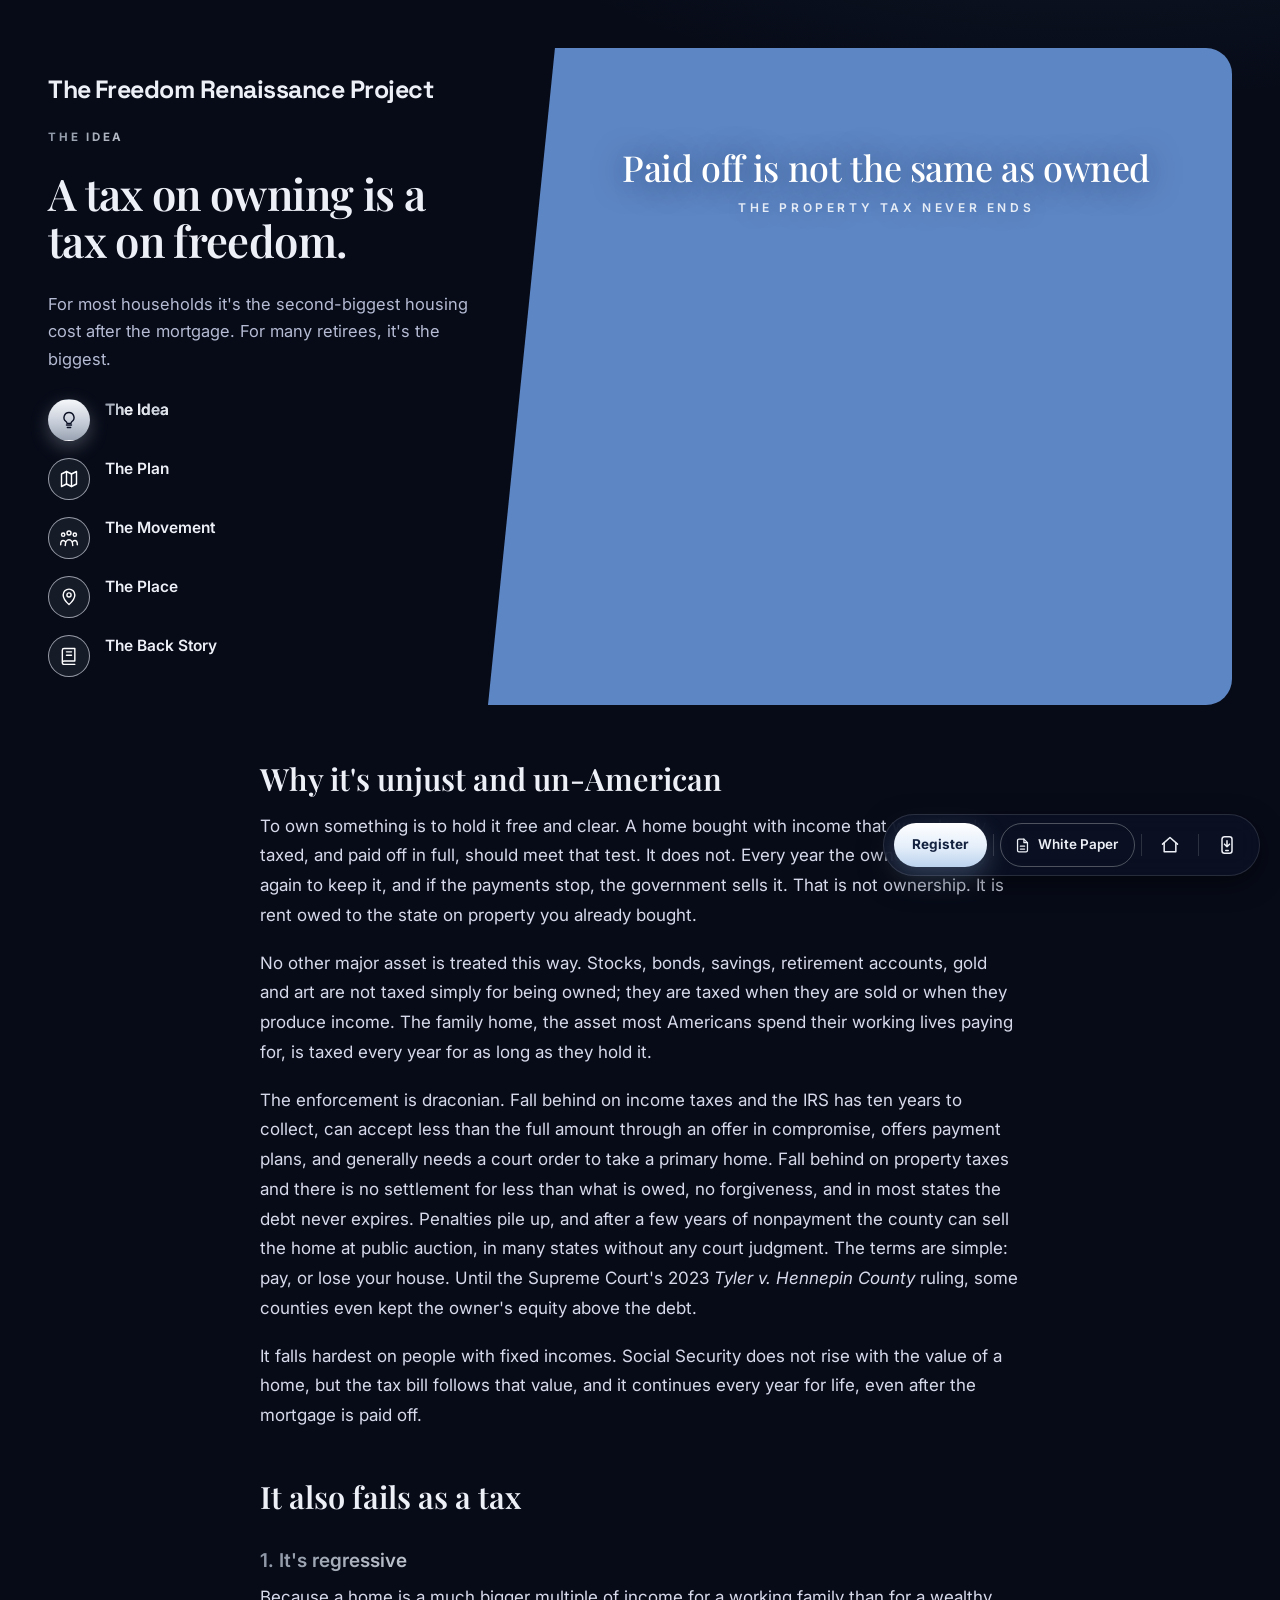
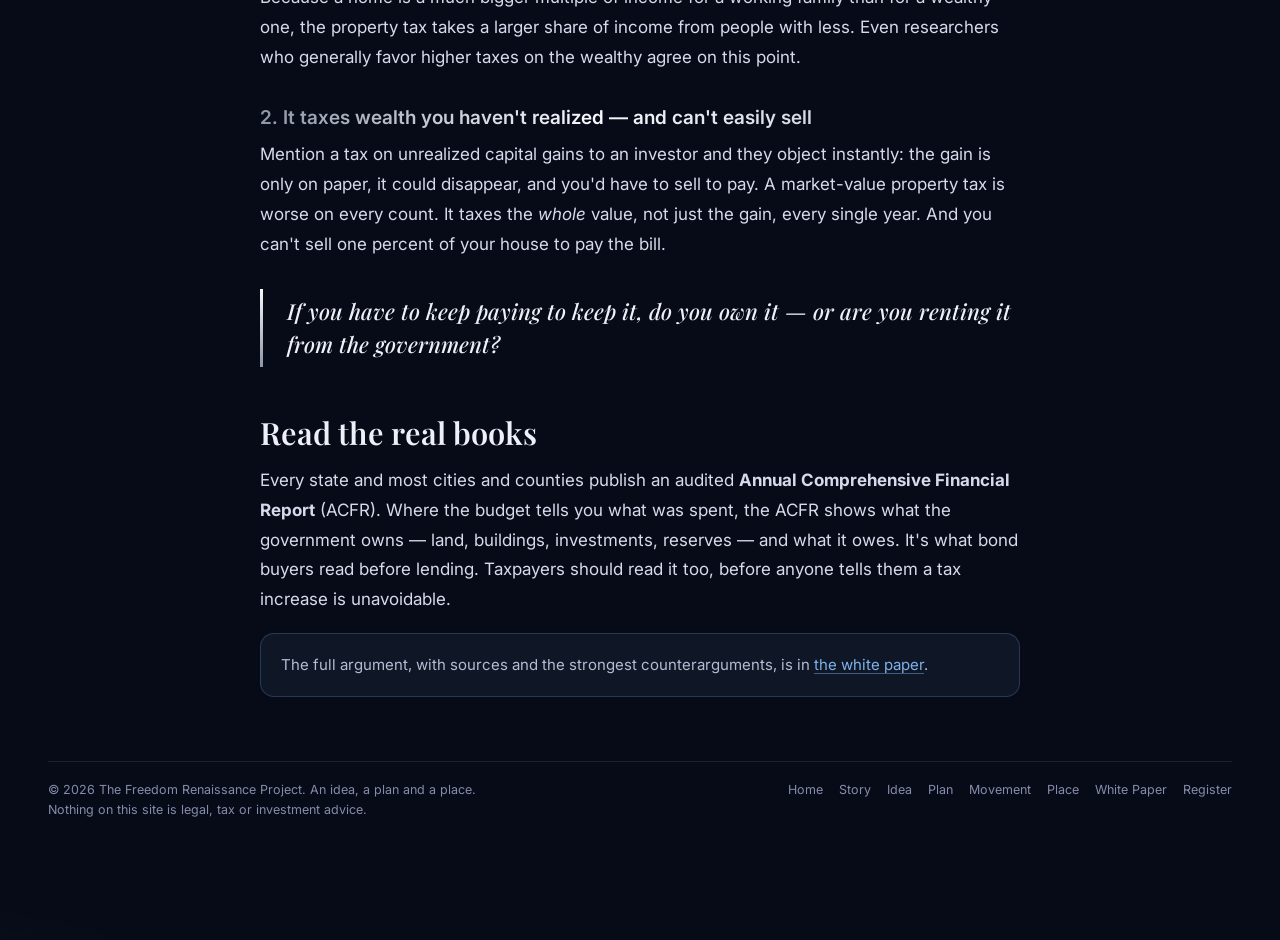
==== commit e47ceb4f: "Idea page: lead with ownership, drop California and leverage Updated paragraphs discussing property " ====
--- a/idea.html
+++ b/idea.html
@@ -66,21 +66,16 @@
 </div>
 <article class="article">
 <h2>Why it's unjust and un-American</h2>
-<p>Americans are told that a home, once paid for, is theirs. Property tax enforcement says otherwise. Fall behind on income taxes and the IRS has ten years to collect, can accept less than the full amount through an offer in compromise, offers payment plans, and generally needs a court order to take a primary home. Fall behind on property taxes and there is no settlement for less than what is owed and no forgiveness, and in most states the debt never expires. The terms are simple: pay, or the government sells your house. Until the Supreme Court's 2023 <em>Tyler v. Hennepin County</em> ruling, some counties even kept the owner's equity above the debt.</p>
-<p>California's rules are typical. Taxes unpaid on June 30 put the home in default, and a penalty of 1.5 percent a month (18 percent a year) begins to accrue. After five years in default, the county tax collector gains the power to sell the home at public auction, with no court judgment required. The only ways to stop it are to pay everything owed or to enter a single installment plan that also requires paying each new year's bill on time. Miss a payment and the plan is cancelled, and the house can go to auction.</p>
-<p>Income taxes are set by Congress and the President; ordinary citizens have almost no leverage there. Property taxes are different. They are local, they are visible, and in many states they are set by a handful of county officials.</p>
-<p>They also fall hardest on people with fixed incomes. Social Security does not rise with the value of a home, but the tax bill follows that value, and it continues every year for life, even after the mortgage is paid off.</p>
-<h2>Three problems with the property tax</h2>
+<p>To own something is to hold it free and clear. A home bought with income that was already taxed, and paid off in full, should meet that test. It does not. Every year the owner must pay again to keep it, and if the payments stop, the government sells it. That is not ownership. It is rent owed to the state on property you already bought.</p>
+<p>No other major asset is treated this way. Stocks, bonds, savings, retirement accounts, gold and art are not taxed simply for being owned; they are taxed when they are sold or when they produce income. The family home, the asset most Americans spend their working lives paying for, is taxed every year for as long as they hold it.</p>
+<p>The enforcement is draconian. Fall behind on income taxes and the IRS has ten years to collect, can accept less than the full amount through an offer in compromise, offers payment plans, and generally needs a court order to take a primary home. Fall behind on property taxes and there is no settlement for less than what is owed, no forgiveness, and in most states the debt never expires. Penalties pile up, and after a few years of nonpayment the county can sell the home at public auction, in many states without any court judgment. The terms are simple: pay, or lose your house. Until the Supreme Court's 2023 <em>Tyler v. Hennepin County</em> ruling, some counties even kept the owner's equity above the debt.</p>
+<p>It falls hardest on people with fixed incomes. Social Security does not rise with the value of a home, but the tax bill follows that value, and it continues every year for life, even after the mortgage is paid off.</p>
+<h2>It also fails as a tax</h2>
 <h3>1. It's regressive</h3>
 <p>Because a home is a much bigger multiple of income for a working family than for a wealthy one, the property tax takes a larger share of income from people with less. Even researchers who generally favor higher taxes on the wealthy agree on this point.</p>
 <h3>2. It taxes wealth you haven't realized — and can't easily sell</h3>
 <p>Mention a tax on unrealized capital gains to an investor and they object instantly: the gain is only on paper, it could disappear, and you'd have to sell to pay. A market-value property tax is worse on every count. It taxes the <em>whole</em> value, not just the gain, every single year. And you can't sell one percent of your house to pay the bill.</p>
-<h3>3. It changes what ownership means</h3>
-<p>If you must pay every year to keep something you already bought — with income that was already taxed — and the government can sell it if you stop, then in practice you hold it subject to rent owed to the state.</p>
-<h2>California shows a better principle</h2>
-<p>In California, Proposition 13 (1978) capped the general levy at 1 percent of a home's assessed value at purchase, plus voter-approved debt, with assessment growth limited to 2 percent a year. It kept longtime owners from being taxed out of homes that had tripled in value.</p>
-<p>New communities pay for their schools, fire stations and water systems through <strong>Mello-Roos</strong> districts: bonds repaid by a special tax that, for facilities, ends when the bonds are paid off. My own Mello-Roos runs about 0.6 percent of my home's value. The general levy on top of it is roughly twice that — and it never ends.</p>
-<blockquote>Once the buildings are paid for, what exactly is the perpetual levy buying — and who decided it should never stop?</blockquote>
+<blockquote>If you have to keep paying to keep it, do you own it — or are you renting it from the government?</blockquote>
 <h2>Read the real books</h2>
 <p>Every state and most cities and counties publish an audited <strong>Annual Comprehensive Financial Report</strong> (ACFR). Where the budget tells you what was spent, the ACFR shows what the government owns — land, buildings, investments, reserves — and what it owes. It's what bond buyers read before lending. Taxpayers should read it too, before anyone tells them a tax increase is unavoidable.</p>
 <p class="note">The full argument, with sources and the strongest counterarguments, is in <a href="white-paper.html">the white paper</a>.</p>
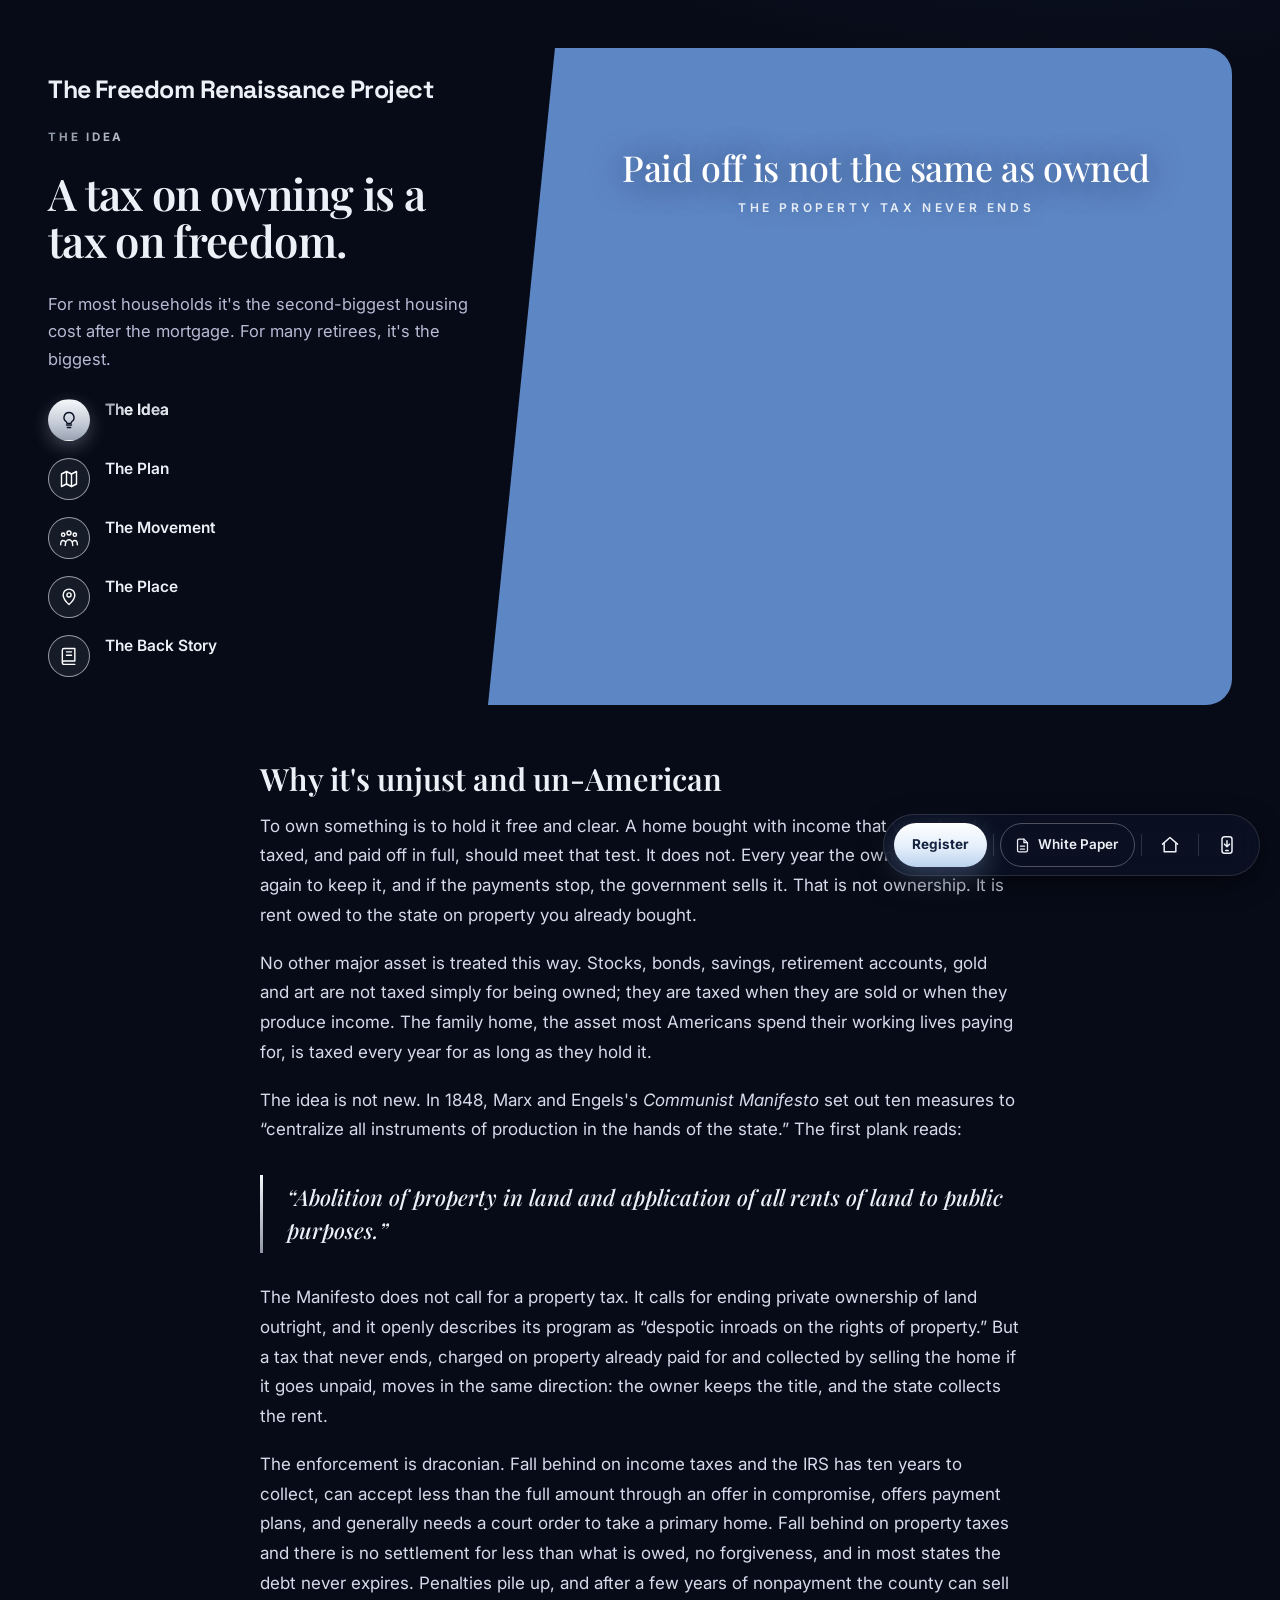
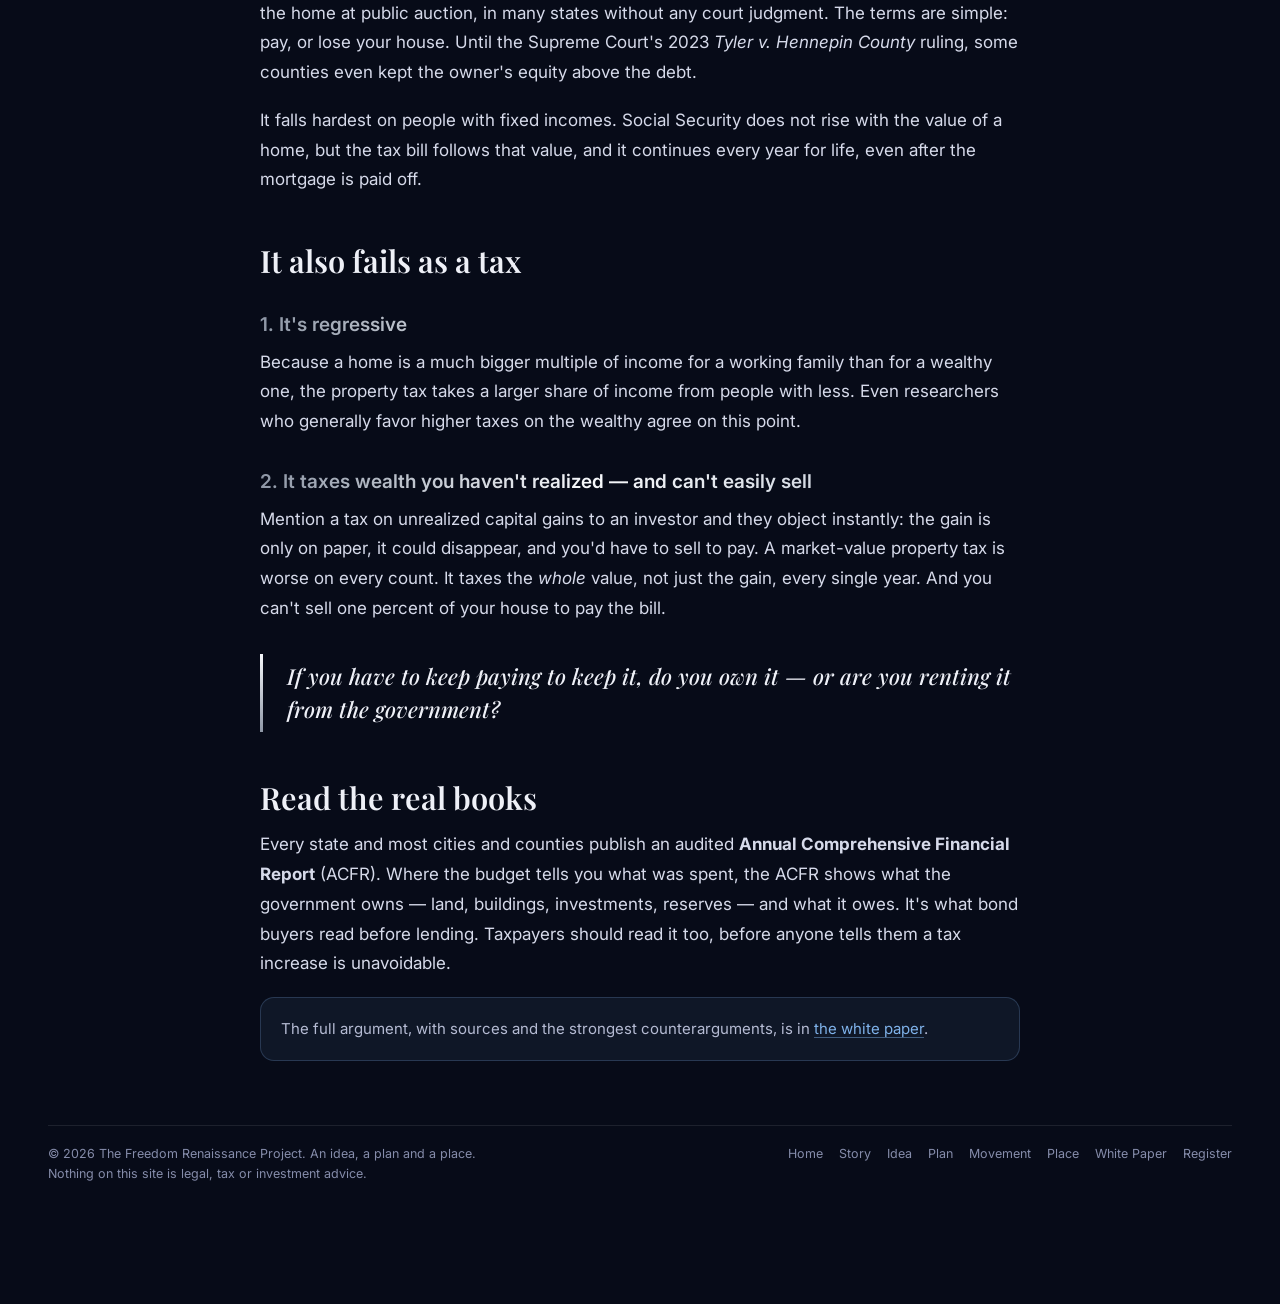
==== commit 2fabd9d6: "Idea page: add Communist Manifesto plank 1" ====
--- a/idea.html
+++ b/idea.html
@@ -68,6 +68,9 @@
 <h2>Why it's unjust and un-American</h2>
 <p>To own something is to hold it free and clear. A home bought with income that was already taxed, and paid off in full, should meet that test. It does not. Every year the owner must pay again to keep it, and if the payments stop, the government sells it. That is not ownership. It is rent owed to the state on property you already bought.</p>
 <p>No other major asset is treated this way. Stocks, bonds, savings, retirement accounts, gold and art are not taxed simply for being owned; they are taxed when they are sold or when they produce income. The family home, the asset most Americans spend their working lives paying for, is taxed every year for as long as they hold it.</p>
+<p>The idea is not new. In 1848, Marx and Engels's <em>Communist Manifesto</em> set out ten measures to &ldquo;centralize all instruments of production in the hands of the state.&rdquo; The first plank reads:</p>
+<blockquote>&ldquo;Abolition of property in land and application of all rents of land to public purposes.&rdquo;</blockquote>
+<p>The Manifesto does not call for a property tax. It calls for ending private ownership of land outright, and it openly describes its program as &ldquo;despotic inroads on the rights of property.&rdquo; But a tax that never ends, charged on property already paid for and collected by selling the home if it goes unpaid, moves in the same direction: the owner keeps the title, and the state collects the rent.</p>
 <p>The enforcement is draconian. Fall behind on income taxes and the IRS has ten years to collect, can accept less than the full amount through an offer in compromise, offers payment plans, and generally needs a court order to take a primary home. Fall behind on property taxes and there is no settlement for less than what is owed, no forgiveness, and in most states the debt never expires. Penalties pile up, and after a few years of nonpayment the county can sell the home at public auction, in many states without any court judgment. The terms are simple: pay, or lose your house. Until the Supreme Court's 2023 <em>Tyler v. Hennepin County</em> ruling, some counties even kept the owner's equity above the debt.</p>
 <p>It falls hardest on people with fixed incomes. Social Security does not rise with the value of a home, but the tax bill follows that value, and it continues every year for life, even after the mortgage is paid off.</p>
 <h2>It also fails as a tax</h2>
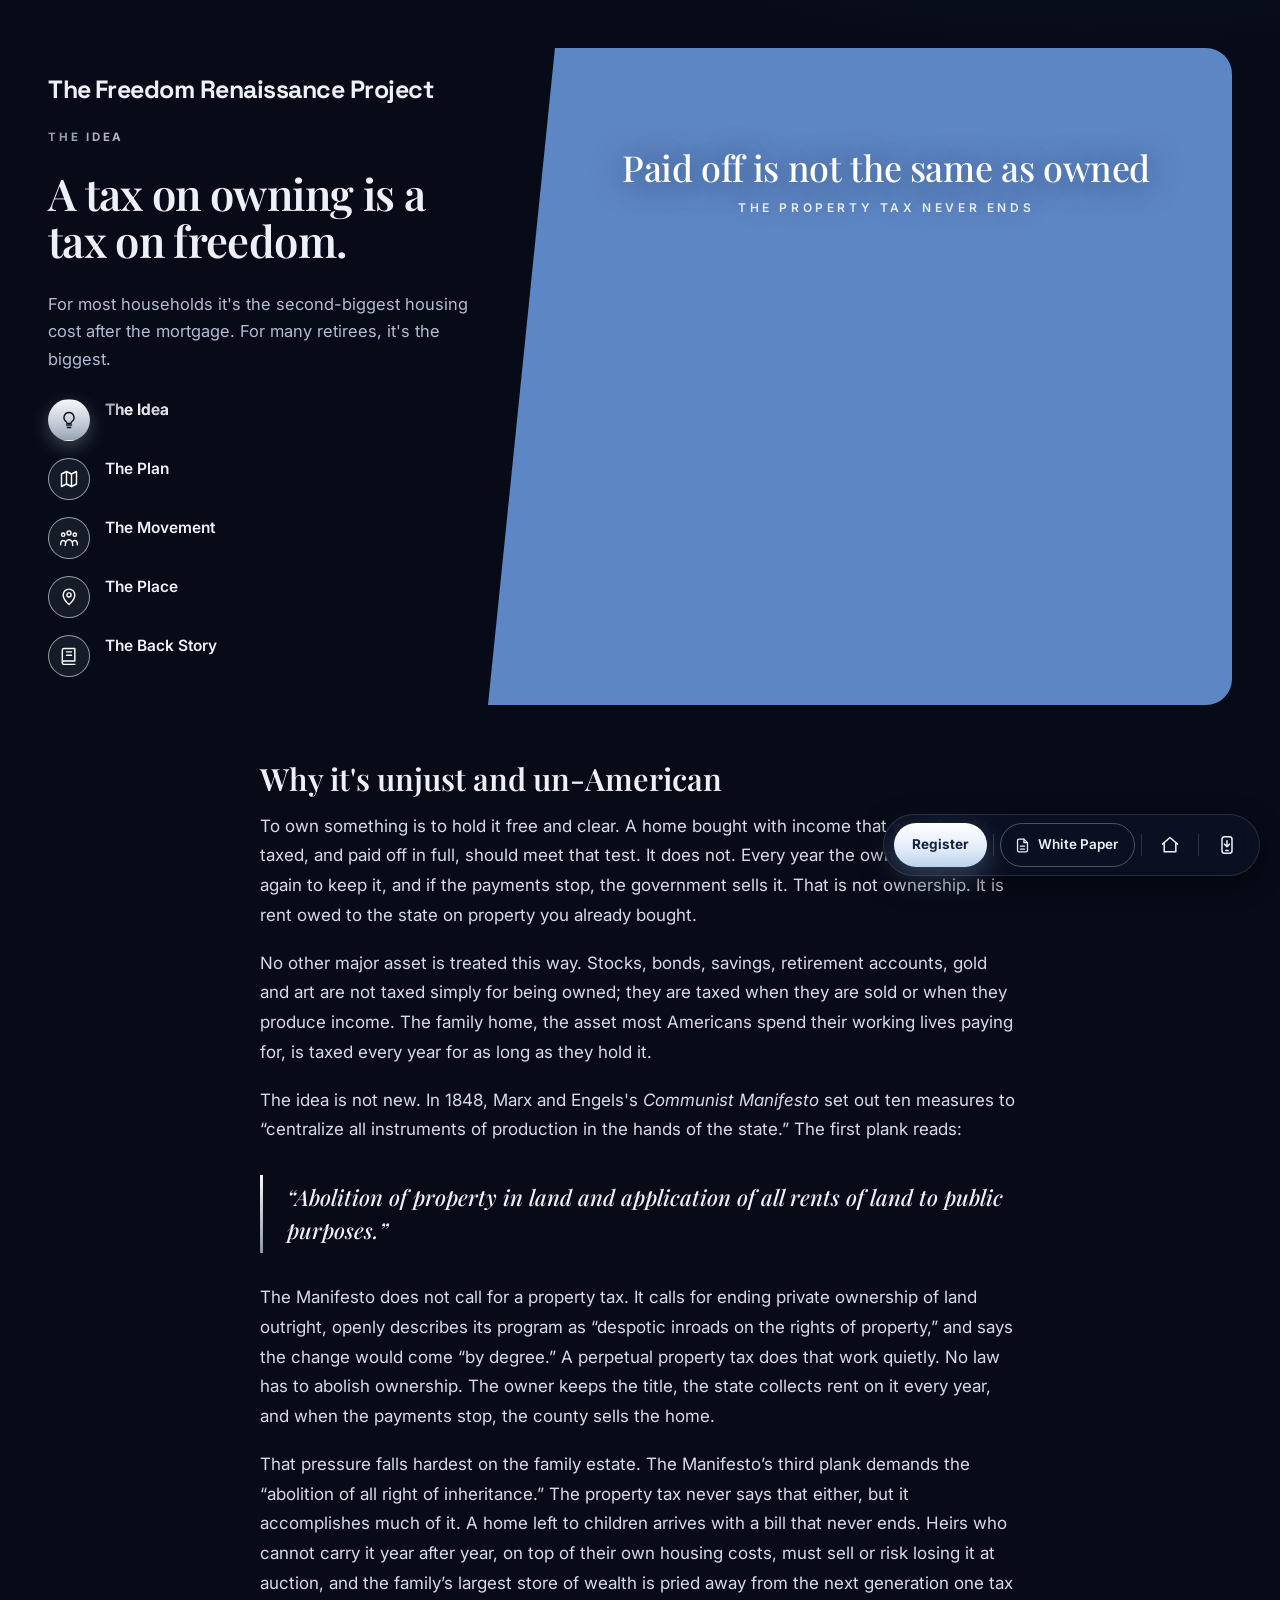
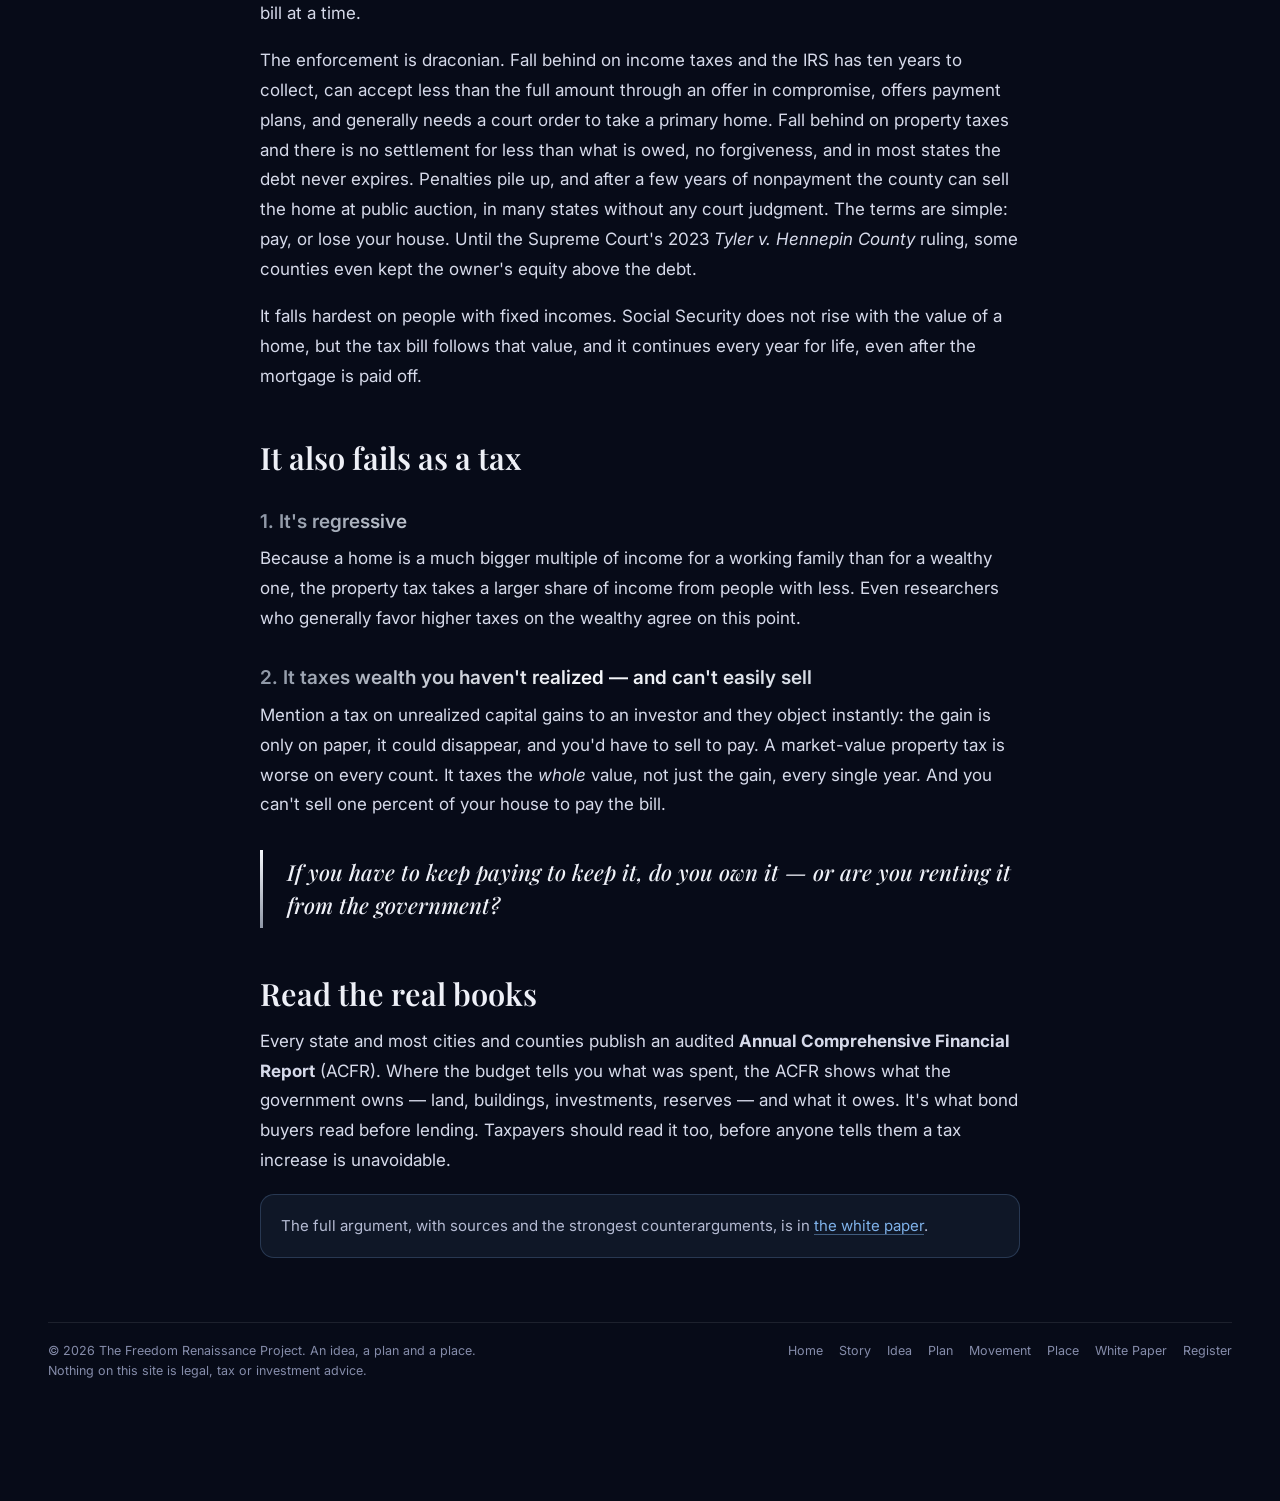
==== commit 66025f17: "Idea page: property tax pries the home from the family estate" ====
--- a/idea.html
+++ b/idea.html
@@ -70,7 +70,8 @@
 <p>No other major asset is treated this way. Stocks, bonds, savings, retirement accounts, gold and art are not taxed simply for being owned; they are taxed when they are sold or when they produce income. The family home, the asset most Americans spend their working lives paying for, is taxed every year for as long as they hold it.</p>
 <p>The idea is not new. In 1848, Marx and Engels's <em>Communist Manifesto</em> set out ten measures to &ldquo;centralize all instruments of production in the hands of the state.&rdquo; The first plank reads:</p>
 <blockquote>&ldquo;Abolition of property in land and application of all rents of land to public purposes.&rdquo;</blockquote>
-<p>The Manifesto does not call for a property tax. It calls for ending private ownership of land outright, and it openly describes its program as &ldquo;despotic inroads on the rights of property.&rdquo; But a tax that never ends, charged on property already paid for and collected by selling the home if it goes unpaid, moves in the same direction: the owner keeps the title, and the state collects the rent.</p>
+<p>The Manifesto does not call for a property tax. It calls for ending private ownership of land outright, openly describes its program as &ldquo;despotic inroads on the rights of property,&rdquo; and says the change would come &ldquo;by degree.&rdquo; A perpetual property tax does that work quietly. No law has to abolish ownership. The owner keeps the title, the state collects rent on it every year, and when the payments stop, the county sells the home.</p>
+<p>That pressure falls hardest on the family estate. The Manifesto&rsquo;s third plank demands the &ldquo;abolition of all right of inheritance.&rdquo; The property tax never says that either, but it accomplishes much of it. A home left to children arrives with a bill that never ends. Heirs who cannot carry it year after year, on top of their own housing costs, must sell or risk losing it at auction, and the family&rsquo;s largest store of wealth is pried away from the next generation one tax bill at a time.</p>
 <p>The enforcement is draconian. Fall behind on income taxes and the IRS has ten years to collect, can accept less than the full amount through an offer in compromise, offers payment plans, and generally needs a court order to take a primary home. Fall behind on property taxes and there is no settlement for less than what is owed, no forgiveness, and in most states the debt never expires. Penalties pile up, and after a few years of nonpayment the county can sell the home at public auction, in many states without any court judgment. The terms are simple: pay, or lose your house. Until the Supreme Court's 2023 <em>Tyler v. Hennepin County</em> ruling, some counties even kept the owner's equity above the debt.</p>
 <p>It falls hardest on people with fixed incomes. Social Security does not rise with the value of a home, but the tax bill follows that value, and it continues every year for life, even after the mortgage is paid off.</p>
 <h2>It also fails as a tax</h2>
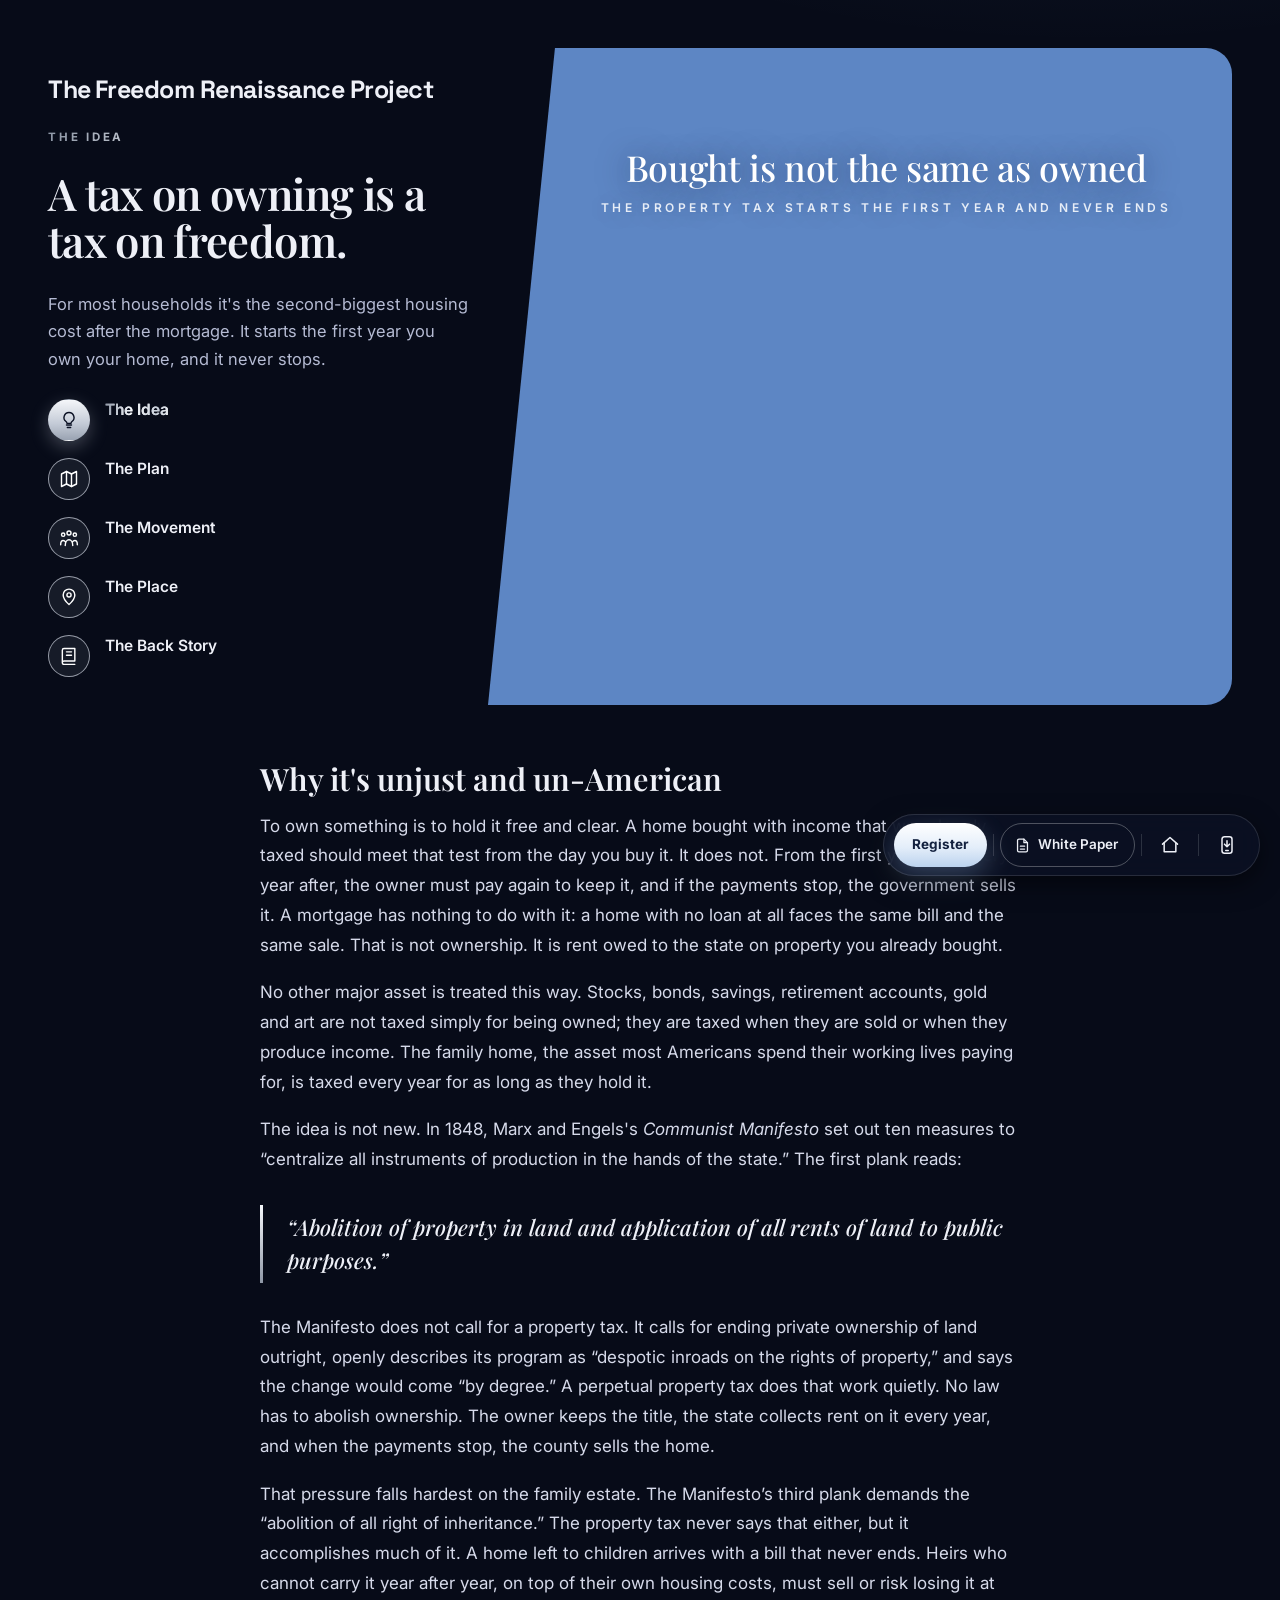
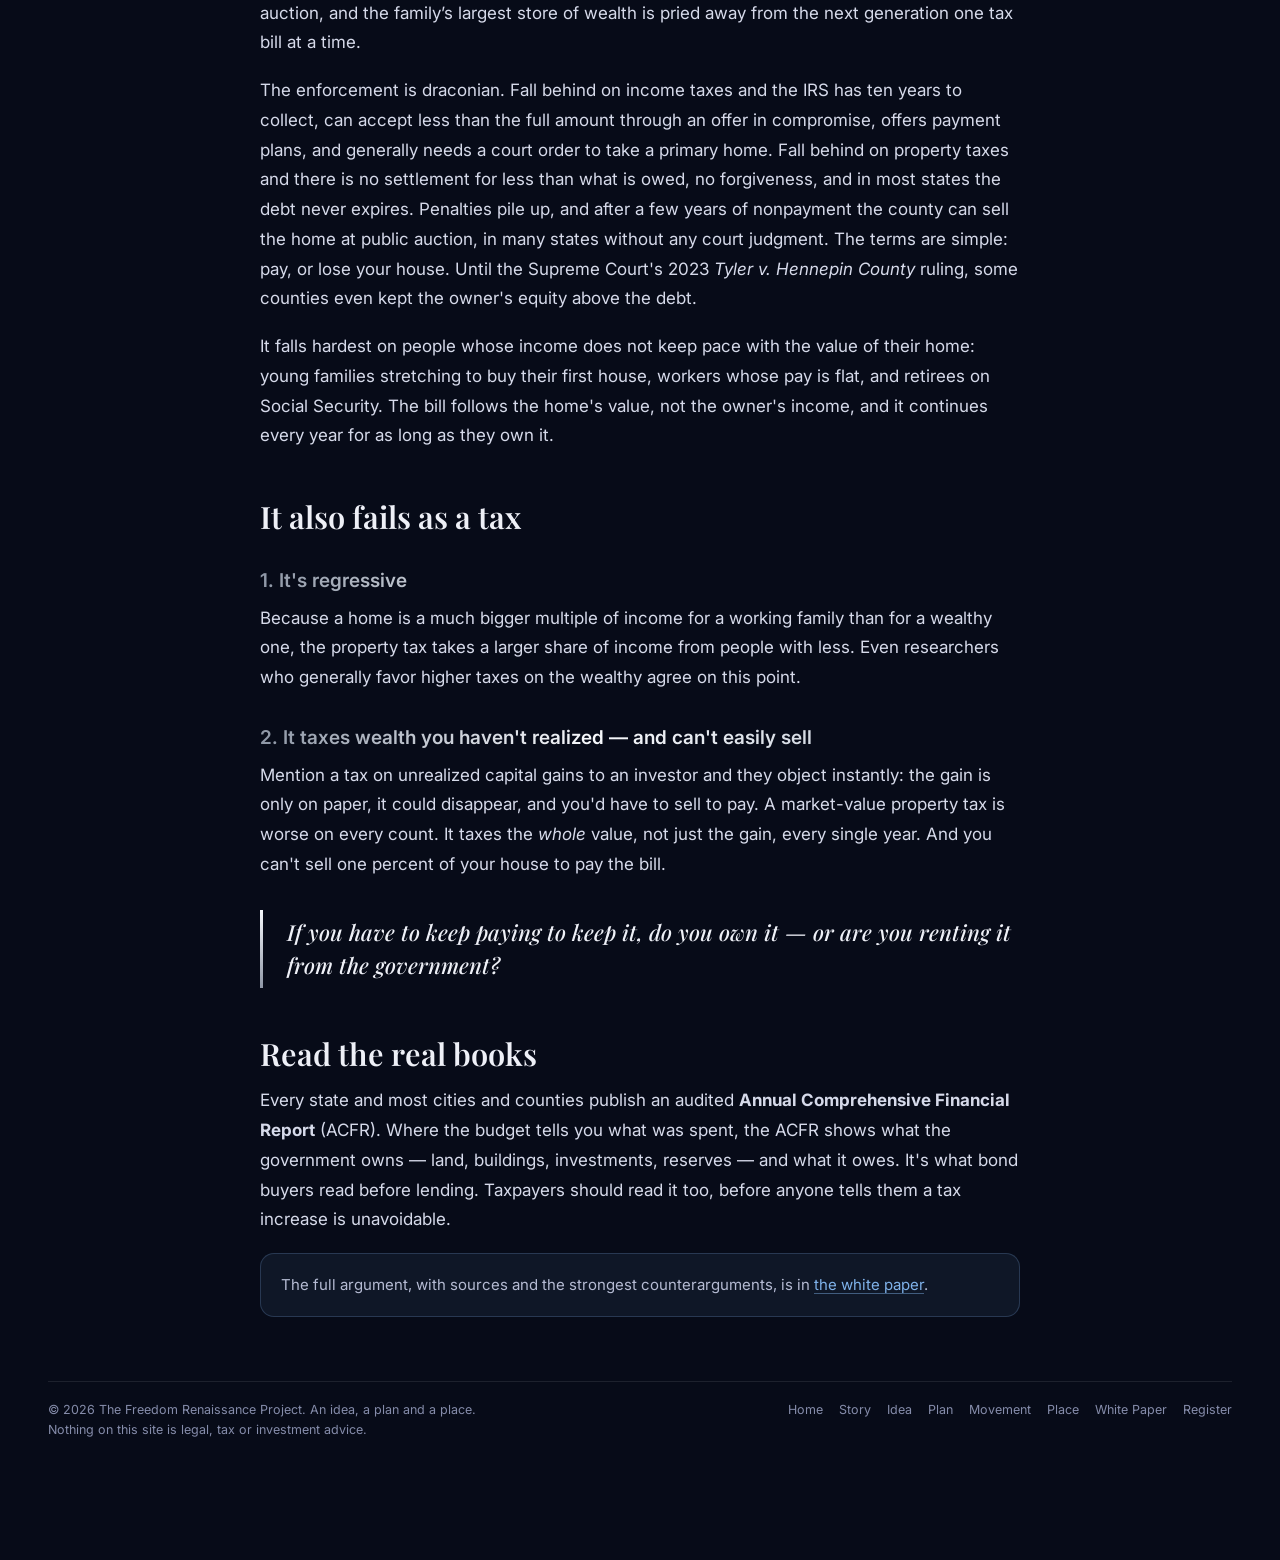
==== commit dfc29b9d: "Idea page: not owned from the first year, not just once paid off" ====
--- a/idea.html
+++ b/idea.html
@@ -34,7 +34,7 @@
 </a>
     <p class="eyebrow">The Idea</p>
     <h1 class="page-heading">A tax on owning <em class='grad'>is a tax on freedom.</em></h1>
-    <p class="lede">For most households it's the second-biggest housing cost after the mortgage. For many retirees, it's the biggest.</p>
+    <p class="lede">For most households it's the second-biggest housing cost after the mortgage. It starts the first year you own your home, and it never stops.</p>
     <div class="features">
   <div class="feature">
     <a class="feature-icon" href="story.html" aria-label="The Back Story"><svg viewBox="0 0 24 24" aria-hidden="true"><path d="M4 19.5V5a2 2 0 0 1 2-2h13v15H6a2 2 0 0 0-2 2zm0 0A2 2 0 0 0 6 22h13"/><path d="M9 7h6M9 11h6"/></svg></a>
@@ -62,18 +62,18 @@
   </div>
 </div>
   </div>
-  <div class="hero-art"><img src="assets/frontier.svg" alt="Dawn breaking over open prairie and a small homestead"><div class="caption">Paid off is not the same as owned<small>The property tax never ends</small></div></div>
+  <div class="hero-art"><img src="assets/frontier.svg" alt="Dawn breaking over open prairie and a small homestead"><div class="caption">Bought is not the same as owned<small>The property tax starts the first year and never ends</small></div></div>
 </div>
 <article class="article">
 <h2>Why it's unjust and un-American</h2>
-<p>To own something is to hold it free and clear. A home bought with income that was already taxed, and paid off in full, should meet that test. It does not. Every year the owner must pay again to keep it, and if the payments stop, the government sells it. That is not ownership. It is rent owed to the state on property you already bought.</p>
+<p>To own something is to hold it free and clear. A home bought with income that was already taxed should meet that test from the day you buy it. It does not. From the first year, and every year after, the owner must pay again to keep it, and if the payments stop, the government sells it. A mortgage has nothing to do with it: a home with no loan at all faces the same bill and the same sale. That is not ownership. It is rent owed to the state on property you already bought.</p>
 <p>No other major asset is treated this way. Stocks, bonds, savings, retirement accounts, gold and art are not taxed simply for being owned; they are taxed when they are sold or when they produce income. The family home, the asset most Americans spend their working lives paying for, is taxed every year for as long as they hold it.</p>
 <p>The idea is not new. In 1848, Marx and Engels's <em>Communist Manifesto</em> set out ten measures to &ldquo;centralize all instruments of production in the hands of the state.&rdquo; The first plank reads:</p>
 <blockquote>&ldquo;Abolition of property in land and application of all rents of land to public purposes.&rdquo;</blockquote>
 <p>The Manifesto does not call for a property tax. It calls for ending private ownership of land outright, openly describes its program as &ldquo;despotic inroads on the rights of property,&rdquo; and says the change would come &ldquo;by degree.&rdquo; A perpetual property tax does that work quietly. No law has to abolish ownership. The owner keeps the title, the state collects rent on it every year, and when the payments stop, the county sells the home.</p>
 <p>That pressure falls hardest on the family estate. The Manifesto&rsquo;s third plank demands the &ldquo;abolition of all right of inheritance.&rdquo; The property tax never says that either, but it accomplishes much of it. A home left to children arrives with a bill that never ends. Heirs who cannot carry it year after year, on top of their own housing costs, must sell or risk losing it at auction, and the family&rsquo;s largest store of wealth is pried away from the next generation one tax bill at a time.</p>
 <p>The enforcement is draconian. Fall behind on income taxes and the IRS has ten years to collect, can accept less than the full amount through an offer in compromise, offers payment plans, and generally needs a court order to take a primary home. Fall behind on property taxes and there is no settlement for less than what is owed, no forgiveness, and in most states the debt never expires. Penalties pile up, and after a few years of nonpayment the county can sell the home at public auction, in many states without any court judgment. The terms are simple: pay, or lose your house. Until the Supreme Court's 2023 <em>Tyler v. Hennepin County</em> ruling, some counties even kept the owner's equity above the debt.</p>
-<p>It falls hardest on people with fixed incomes. Social Security does not rise with the value of a home, but the tax bill follows that value, and it continues every year for life, even after the mortgage is paid off.</p>
+<p>It falls hardest on people whose income does not keep pace with the value of their home: young families stretching to buy their first house, workers whose pay is flat, and retirees on Social Security. The bill follows the home's value, not the owner's income, and it continues every year for as long as they own it.</p>
 <h2>It also fails as a tax</h2>
 <h3>1. It's regressive</h3>
 <p>Because a home is a much bigger multiple of income for a working family than for a wealthy one, the property tax takes a larger share of income from people with less. Even researchers who generally favor higher taxes on the wealthy agree on this point.</p>
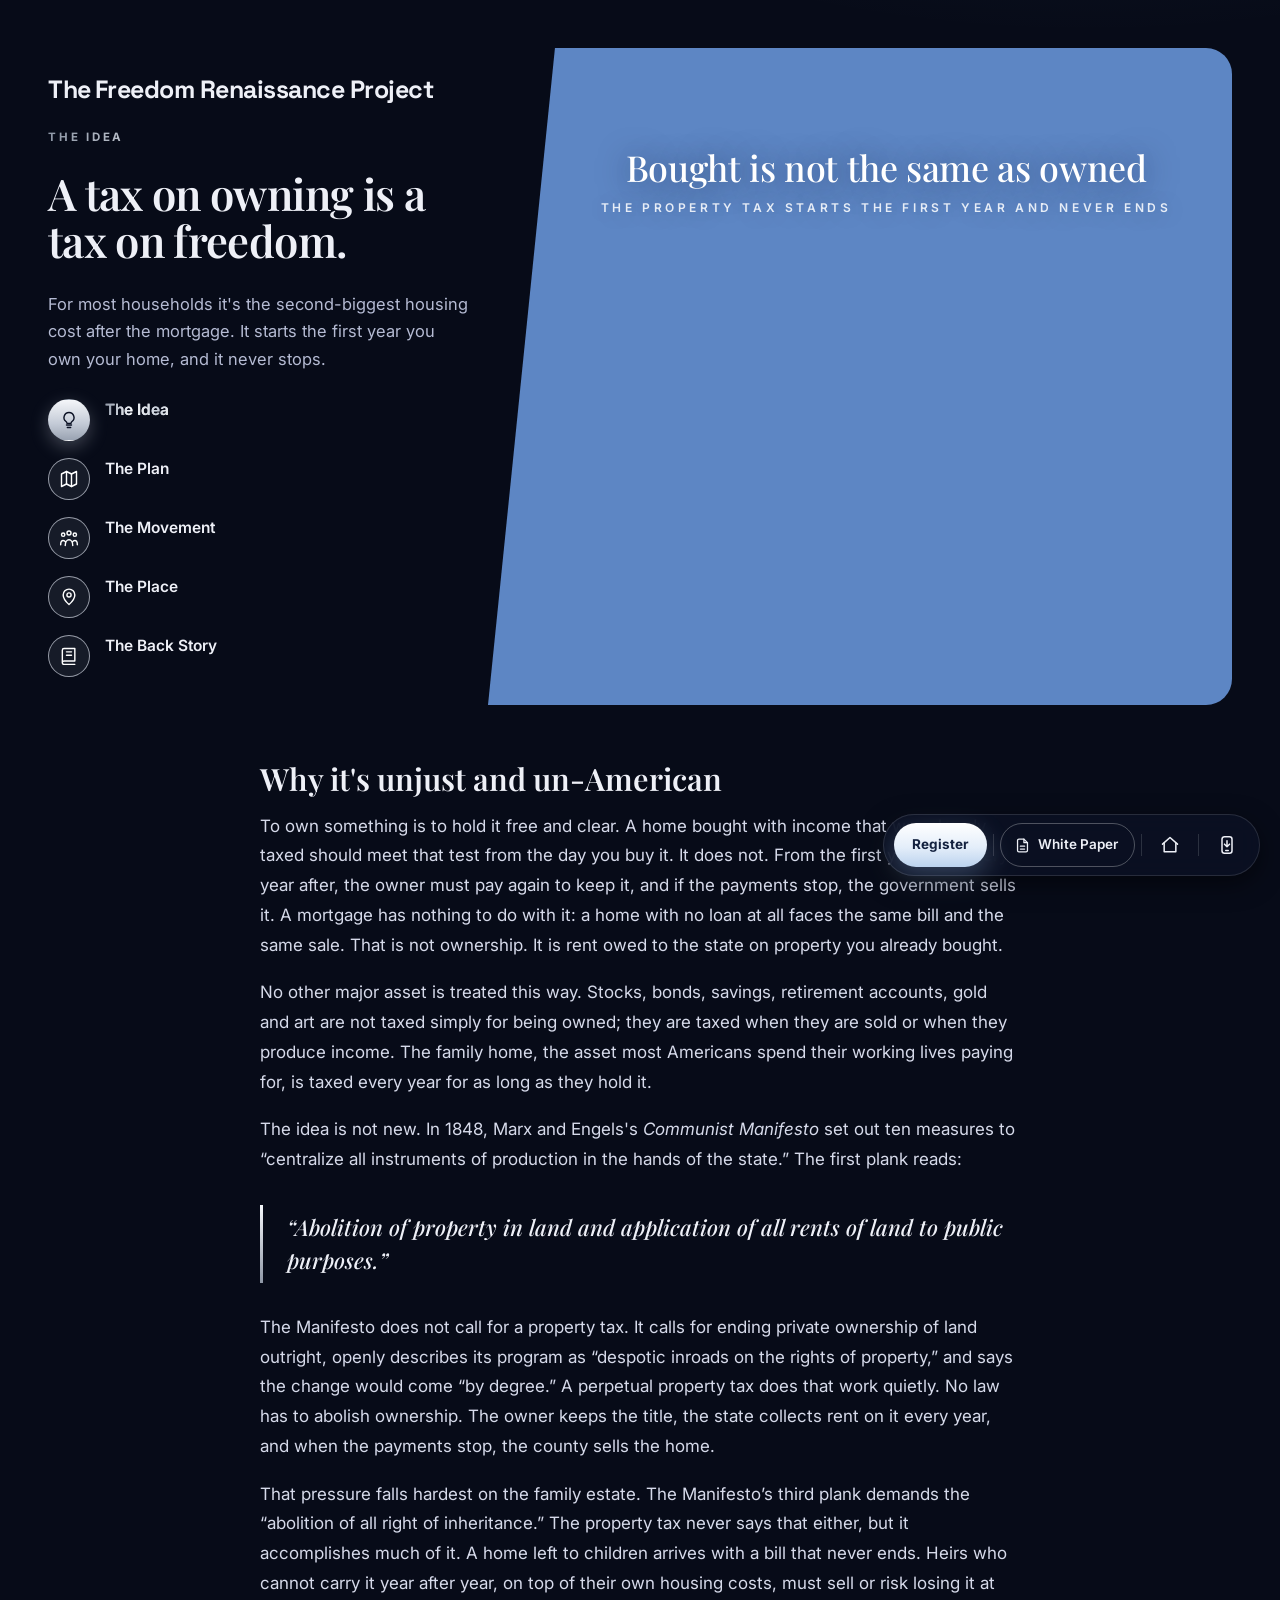
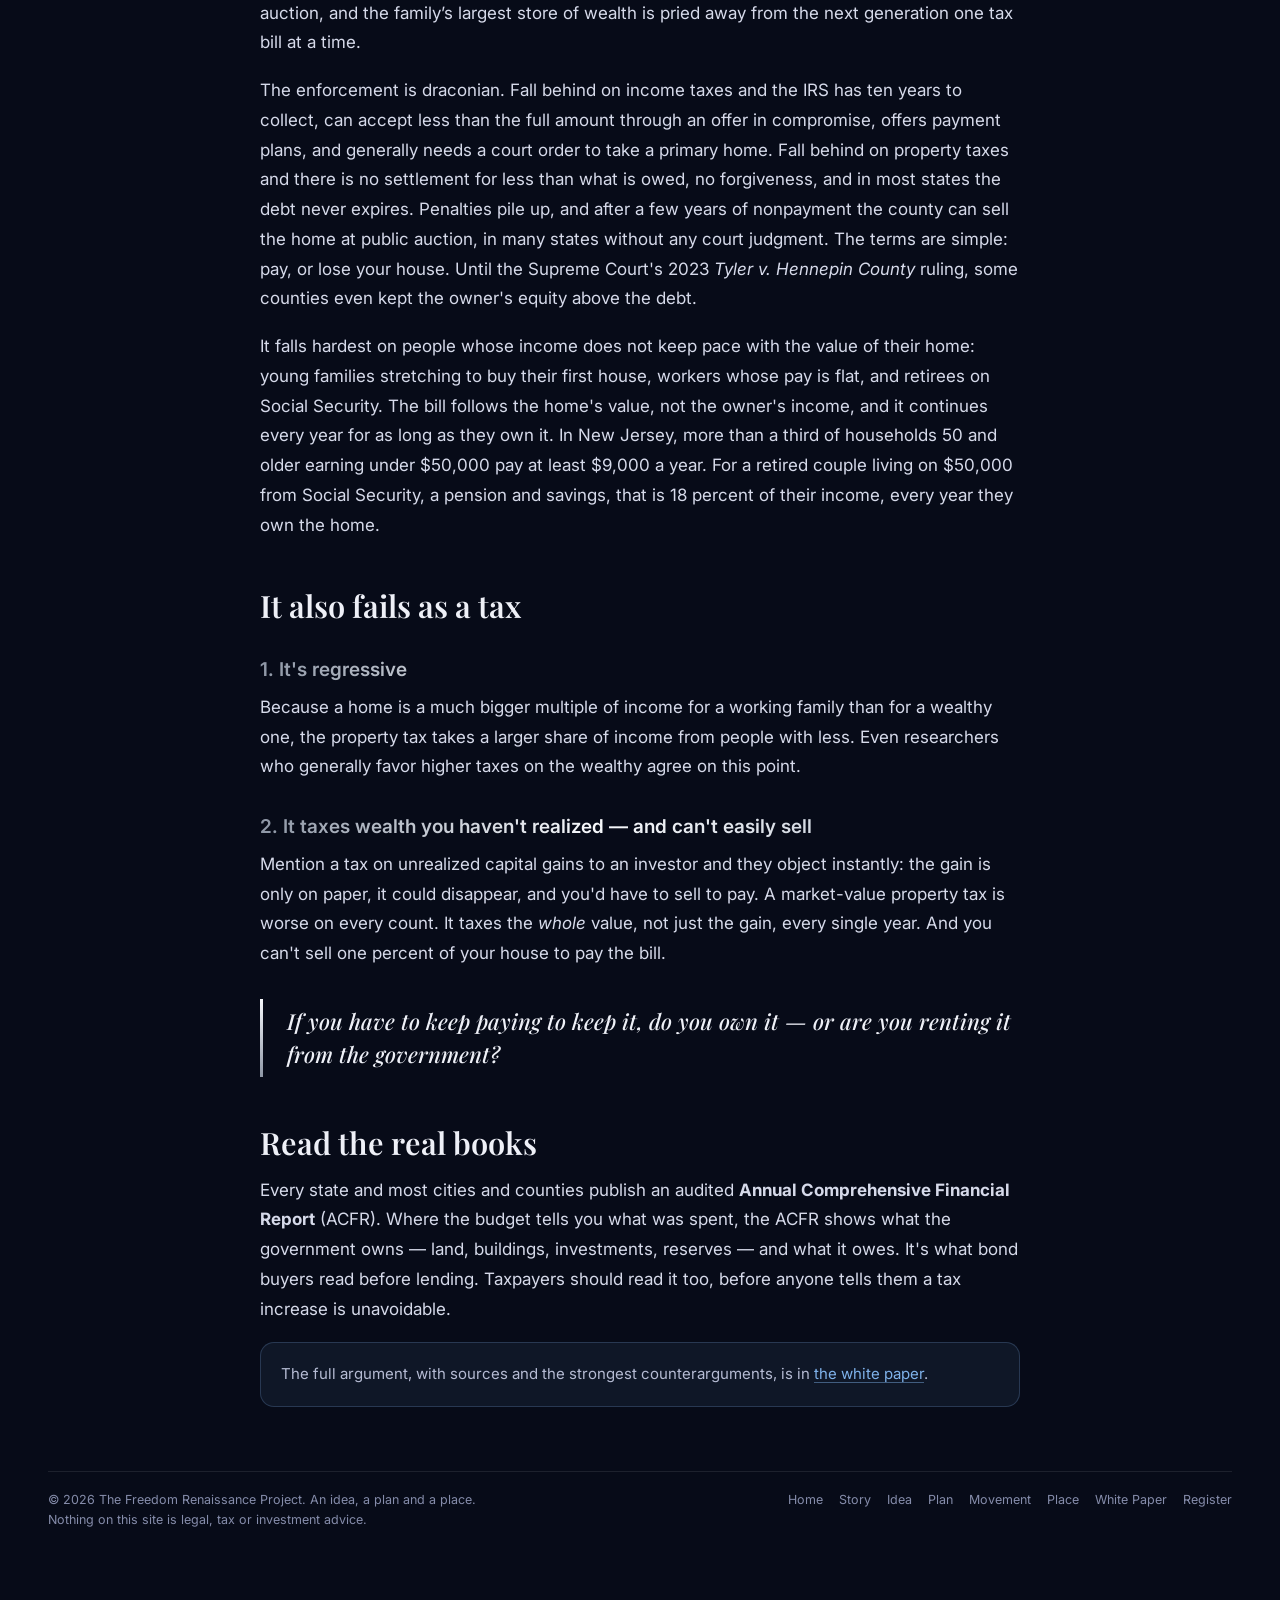
==== commit 5a5aa0c4: "Idea page: add New Jersey $50k retired couple example" ====
--- a/idea.html
+++ b/idea.html
@@ -73,7 +73,7 @@
 <p>The Manifesto does not call for a property tax. It calls for ending private ownership of land outright, openly describes its program as &ldquo;despotic inroads on the rights of property,&rdquo; and says the change would come &ldquo;by degree.&rdquo; A perpetual property tax does that work quietly. No law has to abolish ownership. The owner keeps the title, the state collects rent on it every year, and when the payments stop, the county sells the home.</p>
 <p>That pressure falls hardest on the family estate. The Manifesto&rsquo;s third plank demands the &ldquo;abolition of all right of inheritance.&rdquo; The property tax never says that either, but it accomplishes much of it. A home left to children arrives with a bill that never ends. Heirs who cannot carry it year after year, on top of their own housing costs, must sell or risk losing it at auction, and the family&rsquo;s largest store of wealth is pried away from the next generation one tax bill at a time.</p>
 <p>The enforcement is draconian. Fall behind on income taxes and the IRS has ten years to collect, can accept less than the full amount through an offer in compromise, offers payment plans, and generally needs a court order to take a primary home. Fall behind on property taxes and there is no settlement for less than what is owed, no forgiveness, and in most states the debt never expires. Penalties pile up, and after a few years of nonpayment the county can sell the home at public auction, in many states without any court judgment. The terms are simple: pay, or lose your house. Until the Supreme Court's 2023 <em>Tyler v. Hennepin County</em> ruling, some counties even kept the owner's equity above the debt.</p>
-<p>It falls hardest on people whose income does not keep pace with the value of their home: young families stretching to buy their first house, workers whose pay is flat, and retirees on Social Security. The bill follows the home's value, not the owner's income, and it continues every year for as long as they own it.</p>
+<p>It falls hardest on people whose income does not keep pace with the value of their home: young families stretching to buy their first house, workers whose pay is flat, and retirees on Social Security. The bill follows the home's value, not the owner's income, and it continues every year for as long as they own it. In New Jersey, more than a third of households 50 and older earning under $50,000 pay at least $9,000 a year. For a retired couple living on $50,000 from Social Security, a pension and savings, that is 18 percent of their income, every year they own the home.</p>
 <h2>It also fails as a tax</h2>
 <h3>1. It's regressive</h3>
 <p>Because a home is a much bigger multiple of income for a working family than for a wealthy one, the property tax takes a larger share of income from people with less. Even researchers who generally favor higher taxes on the wealthy agree on this point.</p>
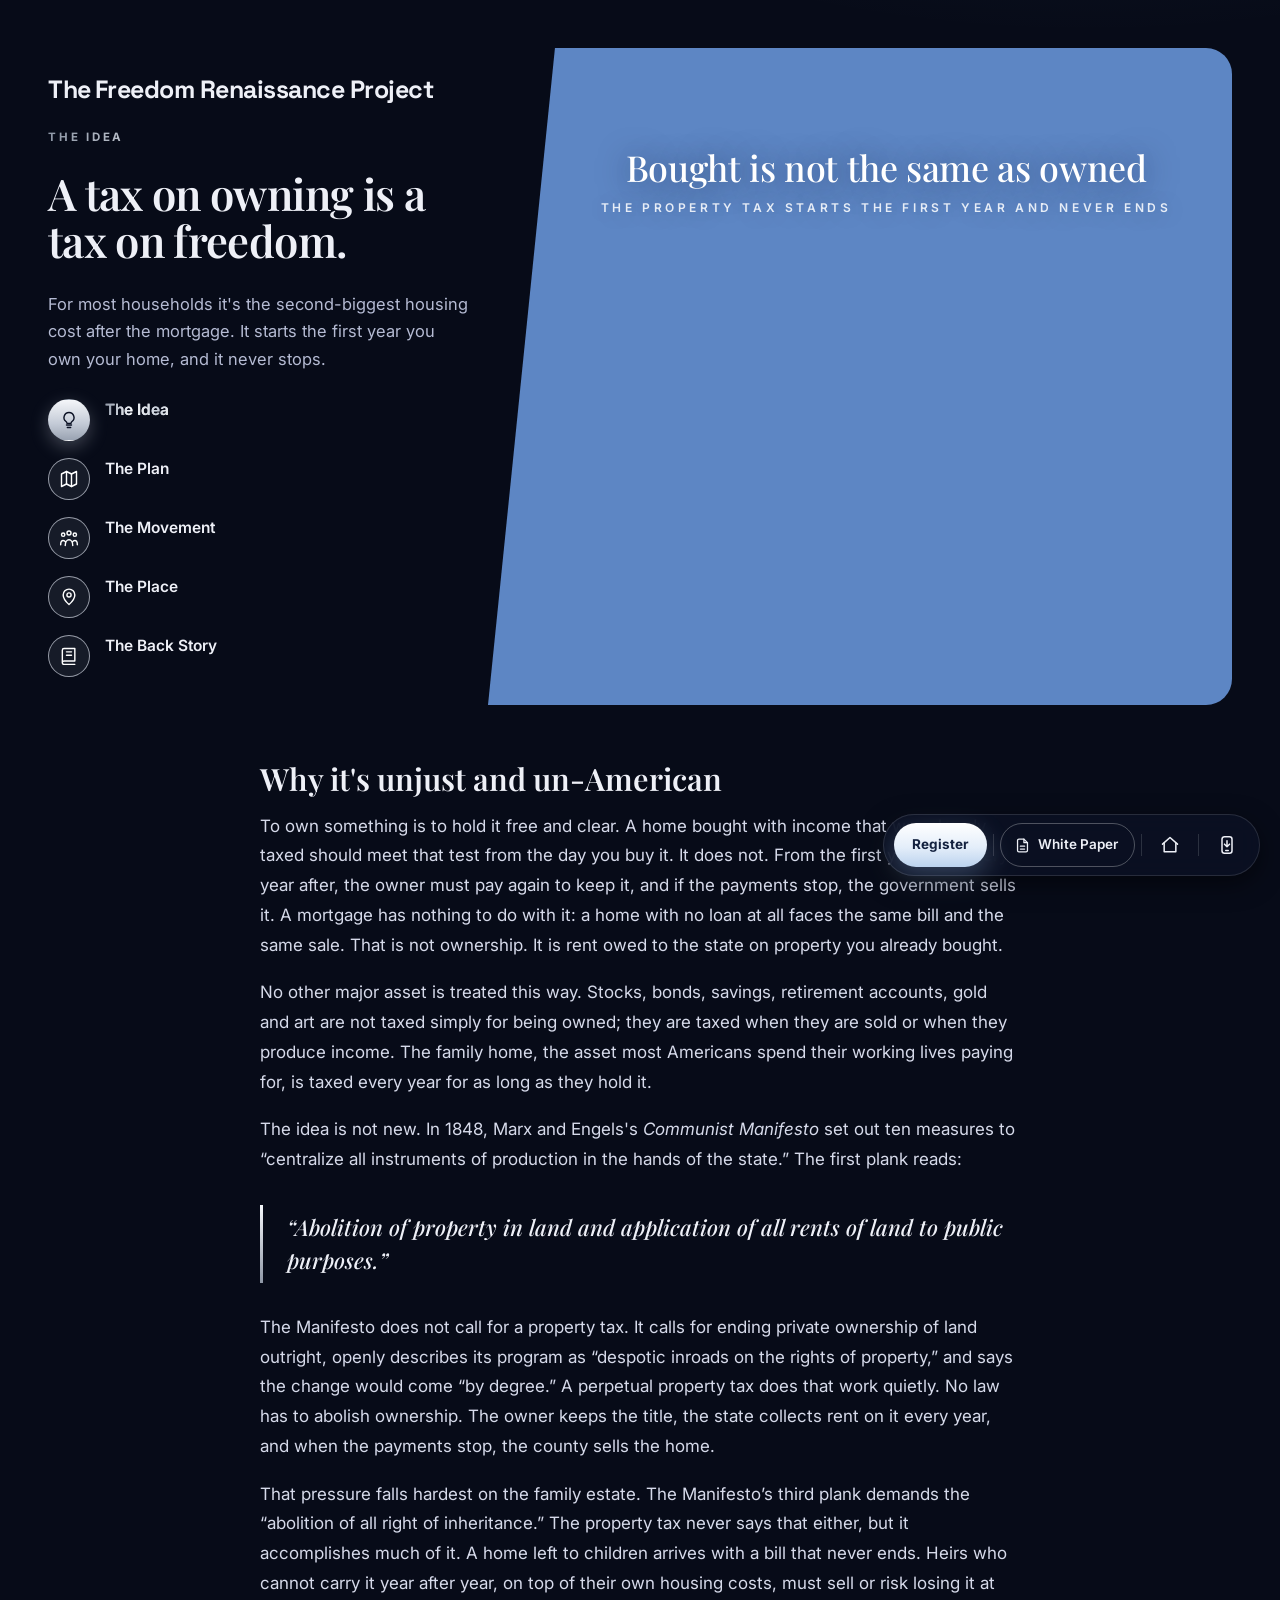
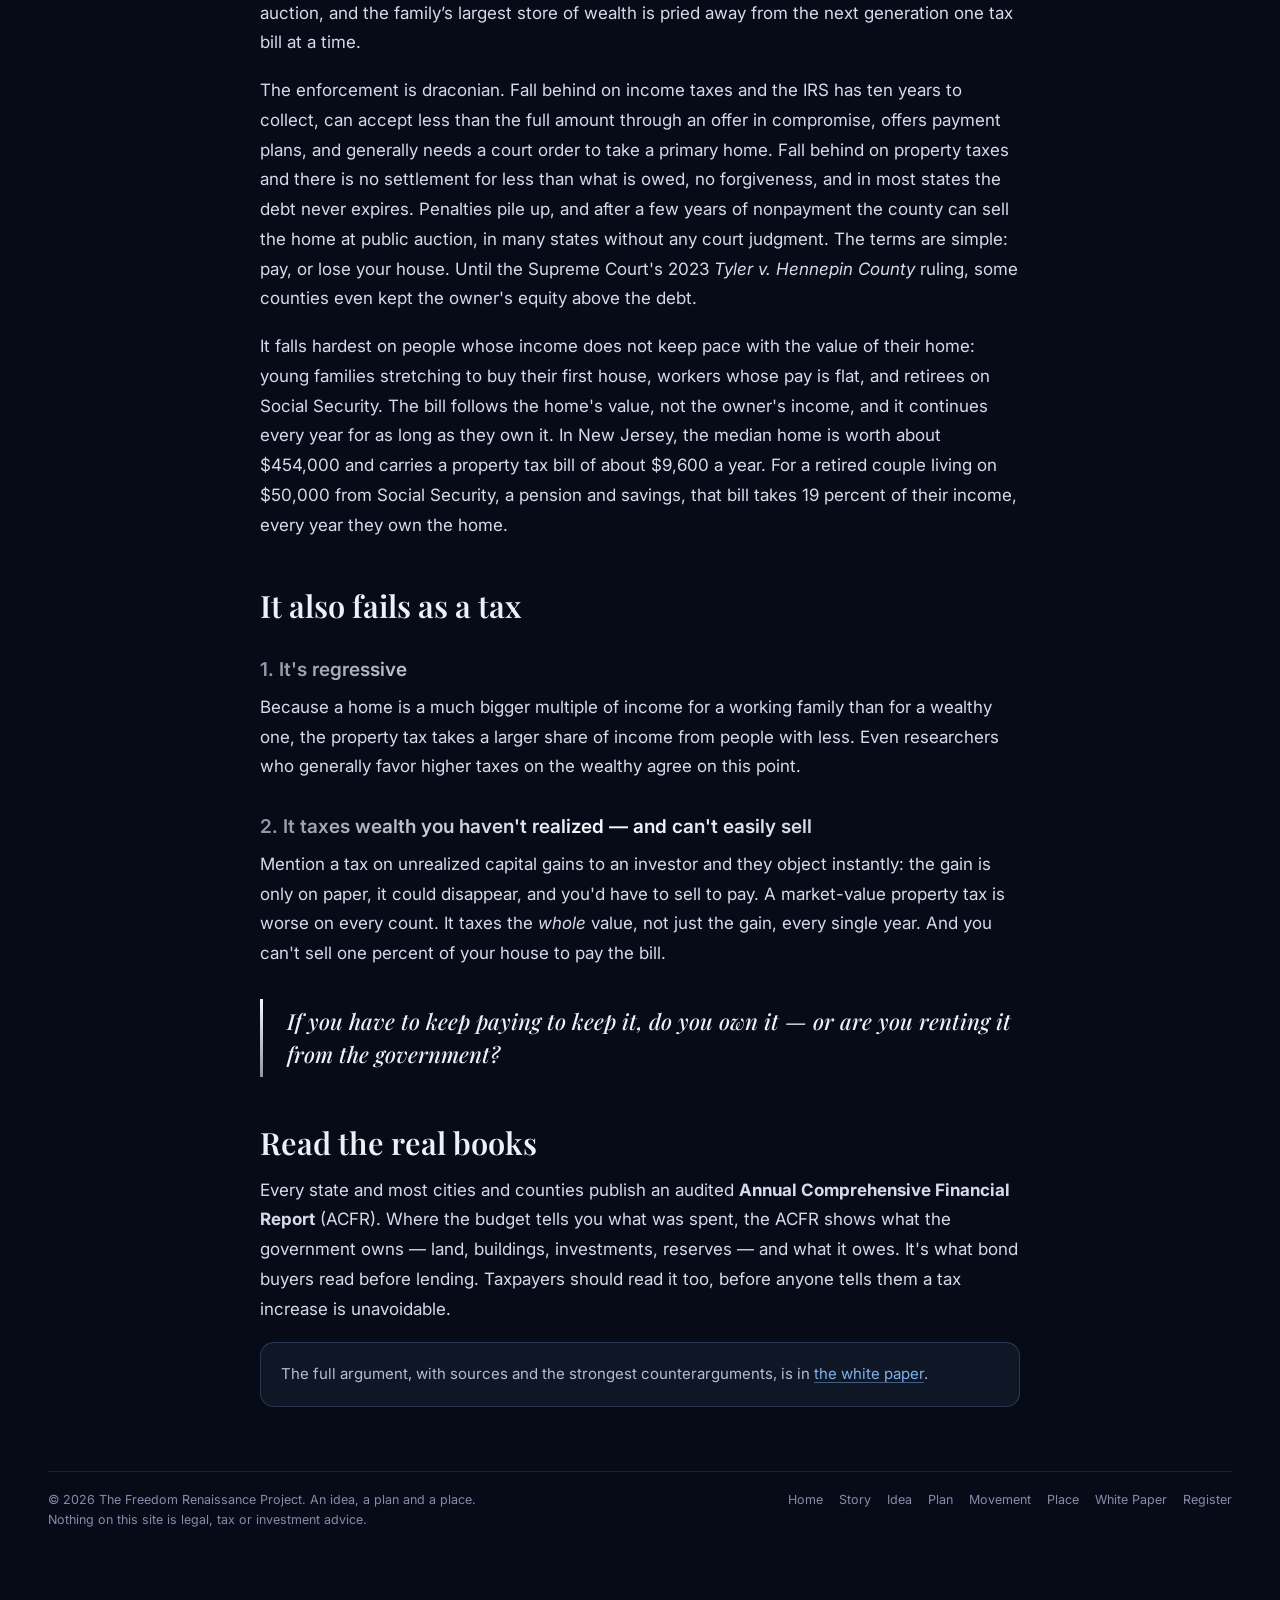
==== commit fbdc100d: "Idea page: NJ example uses median home value and tax Updated paragraph discussing the impact of prop" ====
--- a/idea.html
+++ b/idea.html
@@ -73,7 +73,7 @@
 <p>The Manifesto does not call for a property tax. It calls for ending private ownership of land outright, openly describes its program as &ldquo;despotic inroads on the rights of property,&rdquo; and says the change would come &ldquo;by degree.&rdquo; A perpetual property tax does that work quietly. No law has to abolish ownership. The owner keeps the title, the state collects rent on it every year, and when the payments stop, the county sells the home.</p>
 <p>That pressure falls hardest on the family estate. The Manifesto&rsquo;s third plank demands the &ldquo;abolition of all right of inheritance.&rdquo; The property tax never says that either, but it accomplishes much of it. A home left to children arrives with a bill that never ends. Heirs who cannot carry it year after year, on top of their own housing costs, must sell or risk losing it at auction, and the family&rsquo;s largest store of wealth is pried away from the next generation one tax bill at a time.</p>
 <p>The enforcement is draconian. Fall behind on income taxes and the IRS has ten years to collect, can accept less than the full amount through an offer in compromise, offers payment plans, and generally needs a court order to take a primary home. Fall behind on property taxes and there is no settlement for less than what is owed, no forgiveness, and in most states the debt never expires. Penalties pile up, and after a few years of nonpayment the county can sell the home at public auction, in many states without any court judgment. The terms are simple: pay, or lose your house. Until the Supreme Court's 2023 <em>Tyler v. Hennepin County</em> ruling, some counties even kept the owner's equity above the debt.</p>
-<p>It falls hardest on people whose income does not keep pace with the value of their home: young families stretching to buy their first house, workers whose pay is flat, and retirees on Social Security. The bill follows the home's value, not the owner's income, and it continues every year for as long as they own it. In New Jersey, more than a third of households 50 and older earning under $50,000 pay at least $9,000 a year. For a retired couple living on $50,000 from Social Security, a pension and savings, that is 18 percent of their income, every year they own the home.</p>
+<p>It falls hardest on people whose income does not keep pace with the value of their home: young families stretching to buy their first house, workers whose pay is flat, and retirees on Social Security. The bill follows the home's value, not the owner's income, and it continues every year for as long as they own it. In New Jersey, the median home is worth about $454,000 and carries a property tax bill of about $9,600 a year. For a retired couple living on $50,000 from Social Security, a pension and savings, that bill takes 19 percent of their income, every year they own the home.</p>
 <h2>It also fails as a tax</h2>
 <h3>1. It's regressive</h3>
 <p>Because a home is a much bigger multiple of income for a working family than for a wealthy one, the property tax takes a larger share of income from people with less. Even researchers who generally favor higher taxes on the wealthy agree on this point.</p>
